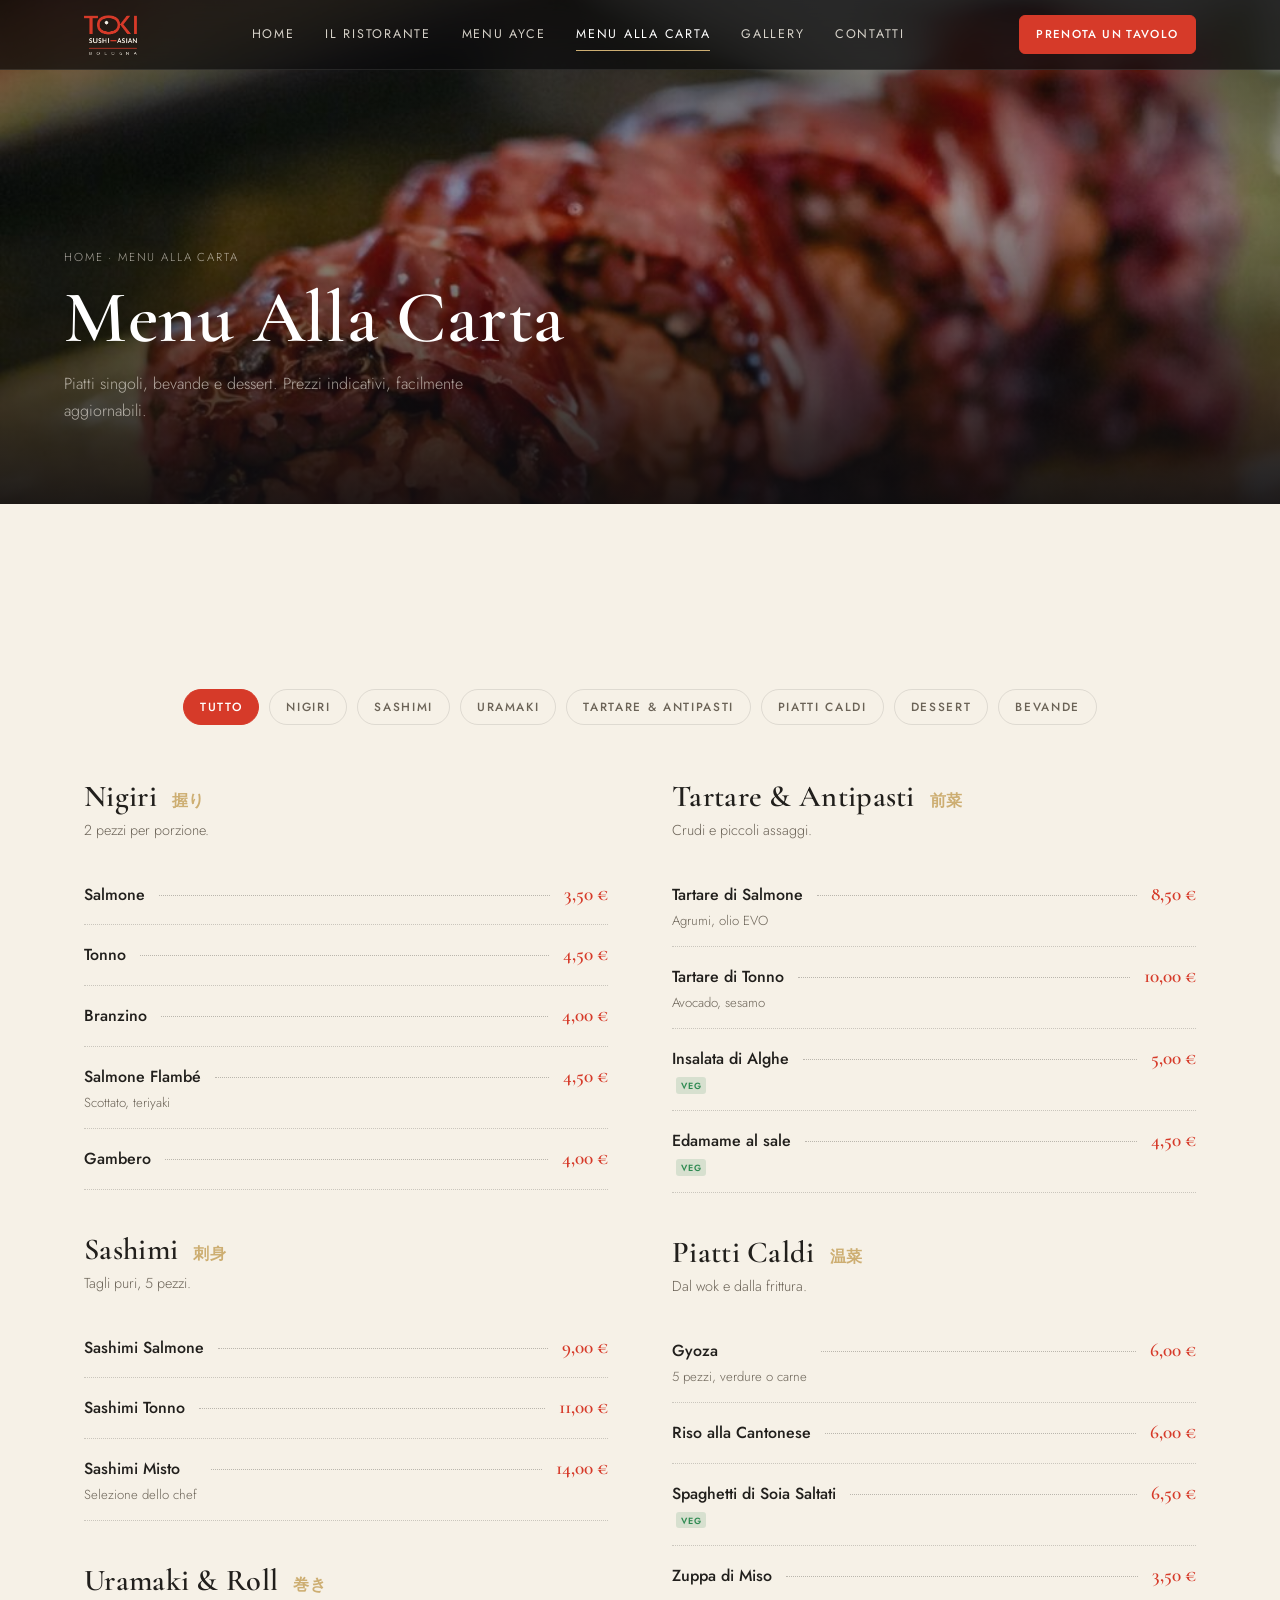
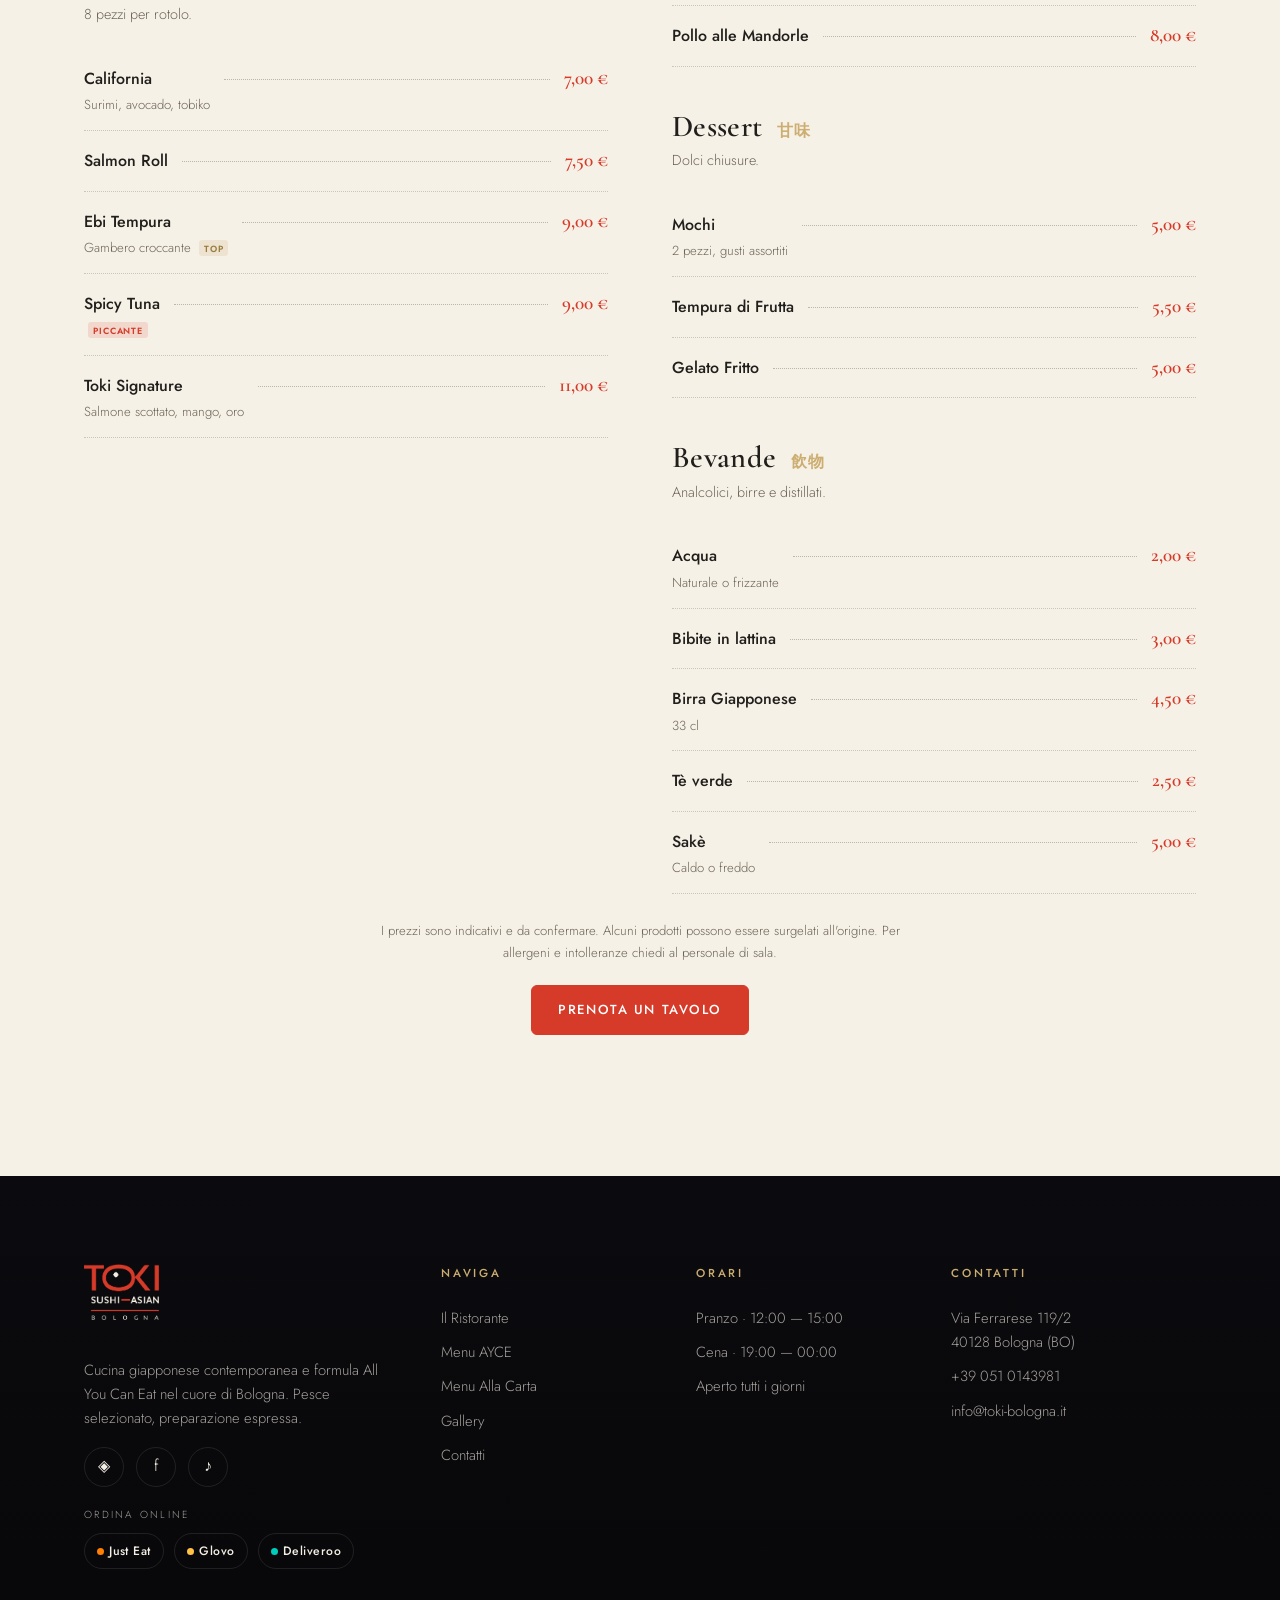
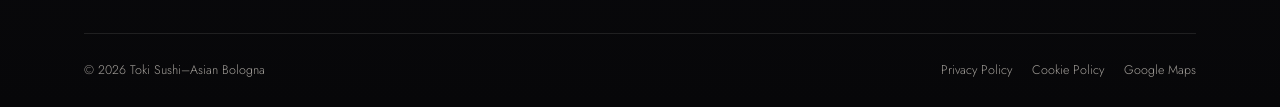
==== menu-alla-carta.html @ a5d88e75 "Initial commit Co-Authored-By: Claude Sonnet 5 <noreply@anthropic.com>" ====
<!DOCTYPE html>
<html lang="it">
<head>
<meta charset="UTF-8" />
<meta name="viewport" content="width=device-width, initial-scale=1.0" />
<title>Menu Alla Carta | Toki Sushi–Asian Bologna</title>
<meta name="description" content="Il menu alla carta di Toki a Bologna: nigiri, sashimi, uramaki, tartare, piatti caldi, dessert e bevande. Piatti singoli con prezzi." />
<meta name="theme-color" content="#0d0d10" />
<link rel="icon" href="assets/img/favicon.png" />
<link rel="preconnect" href="https://fonts.googleapis.com" />
<link rel="preconnect" href="https://fonts.gstatic.com" crossorigin />
<link href="https://fonts.googleapis.com/css2?family=Cormorant+Garamond:ital,wght@0,400;0,500;0,600;0,700;1,500;1,600&family=Jost:wght@300;400;500;600&display=swap" rel="stylesheet" />
<link rel="stylesheet" href="assets/css/style.css" />
</head>
<body>

<header class="site-header solid">
  <div class="container">
    <a class="brand" href="index.html"><img class="brand__img" src="assets/img/logo-light.png" alt="Toki Sushi-Asian Bologna" /></a>
    <nav class="nav" aria-label="Navigazione principale">
      <a href="index.html">Home</a><a href="il-ristorante.html">Il Ristorante</a><a href="menu-ayce.html">Menu AYCE</a>
      <a href="menu-alla-carta.html" aria-current="page">Menu Alla Carta</a><a href="gallery.html">Gallery</a><a href="contatti.html">Contatti</a>
    </nav>
    <div class="header-actions">
      <a class="btn btn--sm" href="contatti.html#prenota">Prenota un tavolo</a>
      <button class="hamburger" aria-label="Apri il menu" aria-expanded="false"><span></span><span></span><span></span></button>
    </div>
  </div>
</header>
<nav class="mobile-nav" aria-label="Menu mobile">
  <a href="index.html">Home</a><a href="il-ristorante.html">Il Ristorante</a><a href="menu-ayce.html">Menu AYCE</a>
  <a href="menu-alla-carta.html">Menu Alla Carta</a><a href="gallery.html">Gallery</a><a href="contatti.html">Contatti</a>
  <a class="btn" href="contatti.html#prenota">Prenota un tavolo</a>
  <div class="mobile-nav__contact">Via Ferrarese 119/2, Bologna · +39 051 0143981</div>
</nav>

<section class="page-hero">
  <div class="page-hero__media"><img src="assets/img/cat-uramaki.jpg" alt="Uramaki speciale di Toki" /></div>
  <div class="page-hero__inner">
    <div class="container">
      <p class="crumbs reveal"><a href="index.html">Home</a> · Menu Alla Carta</p>
      <h1 class="reveal" data-d="1">Menu Alla Carta</h1>
      <p class="reveal" data-d="2">Piatti singoli, bevande e dessert. Prezzi indicativi, facilmente aggiornabili.</p>
    </div>
  </div>
</section>

<section class="section">
  <div class="container">
    <div class="tabs" data-tabset data-target="#carta">
      <button class="tab active" data-filter="all">Tutto</button>
      <button class="tab" data-filter="nigiri">Nigiri</button>
      <button class="tab" data-filter="sashimi">Sashimi</button>
      <button class="tab" data-filter="uramaki">Uramaki</button>
      <button class="tab" data-filter="tartare">Tartare &amp; Antipasti</button>
      <button class="tab" data-filter="caldi">Piatti caldi</button>
      <button class="tab" data-filter="dessert">Dessert</button>
      <button class="tab" data-filter="bevande">Bevande</button>
    </div>

    <div id="carta" style="margin-top:clamp(36px,5vw,56px)">
      <div class="menu-list">
        <!-- COLONNA A -->
        <div>
          <div class="menu-block" data-cat="nigiri">
            <h3>Nigiri <span class="jp">握り</span></h3>
            <p class="sub">2 pezzi per porzione.</p>
            <div class="m-item"><span class="m-item__name"><b>Salmone</b></span><span class="m-item__dots"></span><span class="m-item__price">3,50 €</span></div>
            <div class="m-item"><span class="m-item__name"><b>Tonno</b></span><span class="m-item__dots"></span><span class="m-item__price">4,50 €</span></div>
            <div class="m-item"><span class="m-item__name"><b>Branzino</b></span><span class="m-item__dots"></span><span class="m-item__price">4,00 €</span></div>
            <div class="m-item"><span class="m-item__name"><b>Salmone Flambé</b><small>Scottato, teriyaki</small></span><span class="m-item__dots"></span><span class="m-item__price">4,50 €</span></div>
            <div class="m-item"><span class="m-item__name"><b>Gambero</b></span><span class="m-item__dots"></span><span class="m-item__price">4,00 €</span></div>
          </div>
          <div class="menu-block" data-cat="sashimi">
            <h3>Sashimi <span class="jp">刺身</span></h3>
            <p class="sub">Tagli puri, 5 pezzi.</p>
            <div class="m-item"><span class="m-item__name"><b>Sashimi Salmone</b></span><span class="m-item__dots"></span><span class="m-item__price">9,00 €</span></div>
            <div class="m-item"><span class="m-item__name"><b>Sashimi Tonno</b></span><span class="m-item__dots"></span><span class="m-item__price">11,00 €</span></div>
            <div class="m-item"><span class="m-item__name"><b>Sashimi Misto</b><small>Selezione dello chef</small></span><span class="m-item__dots"></span><span class="m-item__price">14,00 €</span></div>
          </div>
          <div class="menu-block" data-cat="uramaki">
            <h3>Uramaki &amp; Roll <span class="jp">巻き</span></h3>
            <p class="sub">8 pezzi per rotolo.</p>
            <div class="m-item"><span class="m-item__name"><b>California</b><small>Surimi, avocado, tobiko</small></span><span class="m-item__dots"></span><span class="m-item__price">7,00 €</span></div>
            <div class="m-item"><span class="m-item__name"><b>Salmon Roll</b></span><span class="m-item__dots"></span><span class="m-item__price">7,50 €</span></div>
            <div class="m-item"><span class="m-item__name"><b>Ebi Tempura</b><small>Gambero croccante <span class="tag-new">Top</span></small></span><span class="m-item__dots"></span><span class="m-item__price">9,00 €</span></div>
            <div class="m-item"><span class="m-item__name"><b>Spicy Tuna</b><small><span class="tag-spicy">Piccante</span></small></span><span class="m-item__dots"></span><span class="m-item__price">9,00 €</span></div>
            <div class="m-item"><span class="m-item__name"><b>Toki Signature</b><small>Salmone scottato, mango, oro</small></span><span class="m-item__dots"></span><span class="m-item__price">11,00 €</span></div>
          </div>
        </div>
        <!-- COLONNA B -->
        <div>
          <div class="menu-block" data-cat="tartare">
            <h3>Tartare &amp; Antipasti <span class="jp">前菜</span></h3>
            <p class="sub">Crudi e piccoli assaggi.</p>
            <div class="m-item"><span class="m-item__name"><b>Tartare di Salmone</b><small>Agrumi, olio EVO</small></span><span class="m-item__dots"></span><span class="m-item__price">8,50 €</span></div>
            <div class="m-item"><span class="m-item__name"><b>Tartare di Tonno</b><small>Avocado, sesamo</small></span><span class="m-item__dots"></span><span class="m-item__price">10,00 €</span></div>
            <div class="m-item"><span class="m-item__name"><b>Insalata di Alghe</b><small><span class="tag-veg">Veg</span></small></span><span class="m-item__dots"></span><span class="m-item__price">5,00 €</span></div>
            <div class="m-item"><span class="m-item__name"><b>Edamame al sale</b><small><span class="tag-veg">Veg</span></small></span><span class="m-item__dots"></span><span class="m-item__price">4,50 €</span></div>
          </div>
          <div class="menu-block" data-cat="caldi">
            <h3>Piatti Caldi <span class="jp">温菜</span></h3>
            <p class="sub">Dal wok e dalla frittura.</p>
            <div class="m-item"><span class="m-item__name"><b>Gyoza</b><small>5 pezzi, verdure o carne</small></span><span class="m-item__dots"></span><span class="m-item__price">6,00 €</span></div>
            <div class="m-item"><span class="m-item__name"><b>Riso alla Cantonese</b></span><span class="m-item__dots"></span><span class="m-item__price">6,00 €</span></div>
            <div class="m-item"><span class="m-item__name"><b>Spaghetti di Soia Saltati</b><small><span class="tag-veg">Veg</span></small></span><span class="m-item__dots"></span><span class="m-item__price">6,50 €</span></div>
            <div class="m-item"><span class="m-item__name"><b>Zuppa di Miso</b></span><span class="m-item__dots"></span><span class="m-item__price">3,50 €</span></div>
            <div class="m-item"><span class="m-item__name"><b>Pollo alle Mandorle</b></span><span class="m-item__dots"></span><span class="m-item__price">8,00 €</span></div>
          </div>
          <div class="menu-block" data-cat="dessert">
            <h3>Dessert <span class="jp">甘味</span></h3>
            <p class="sub">Dolci chiusure.</p>
            <div class="m-item"><span class="m-item__name"><b>Mochi</b><small>2 pezzi, gusti assortiti</small></span><span class="m-item__dots"></span><span class="m-item__price">5,00 €</span></div>
            <div class="m-item"><span class="m-item__name"><b>Tempura di Frutta</b></span><span class="m-item__dots"></span><span class="m-item__price">5,50 €</span></div>
            <div class="m-item"><span class="m-item__name"><b>Gelato Fritto</b></span><span class="m-item__dots"></span><span class="m-item__price">5,00 €</span></div>
          </div>
          <div class="menu-block" data-cat="bevande">
            <h3>Bevande <span class="jp">飲物</span></h3>
            <p class="sub">Analcolici, birre e distillati.</p>
            <div class="m-item"><span class="m-item__name"><b>Acqua</b><small>Naturale o frizzante</small></span><span class="m-item__dots"></span><span class="m-item__price">2,00 €</span></div>
            <div class="m-item"><span class="m-item__name"><b>Bibite in lattina</b></span><span class="m-item__dots"></span><span class="m-item__price">3,00 €</span></div>
            <div class="m-item"><span class="m-item__name"><b>Birra Giapponese</b><small>33 cl</small></span><span class="m-item__dots"></span><span class="m-item__price">4,50 €</span></div>
            <div class="m-item"><span class="m-item__name"><b>Tè verde</b></span><span class="m-item__dots"></span><span class="m-item__price">2,50 €</span></div>
            <div class="m-item"><span class="m-item__name"><b>Sakè</b><small>Caldo o freddo</small></span><span class="m-item__dots"></span><span class="m-item__price">5,00 €</span></div>
          </div>
        </div>
      </div>
    </div>

    <p class="ayce__note" style="color:var(--txt-muted)">I prezzi sono indicativi e da confermare. Alcuni prodotti possono essere surgelati all'origine. Per allergeni e intolleranze chiedi al personale di sala.</p>
    <div class="center" style="margin-top:20px"><a class="btn" href="contatti.html#prenota">Prenota un tavolo</a></div>
  </div>
</section>

<footer class="site-footer">
  <div class="container">
    <div class="footer-top">
      <div class="footer-brand">
        <a class="brand" href="index.html"><img class="brand__img" src="assets/img/logo-light.png" alt="Toki Sushi-Asian Bologna" /></a>
        <p>Cucina giapponese contemporanea e formula All You Can Eat nel cuore di Bologna. Pesce selezionato, preparazione espressa.</p>
        <div class="socials"><a href="https://www.instagram.com/toki_sushiasianbologna/" target="_blank" rel="noopener" aria-label="Instagram">◈</a><a href="https://www.facebook.com/tokisushiasianbologna" target="_blank" rel="noopener" aria-label="Facebook">f</a><a href="https://www.tiktok.com/@tokisushiasian" target="_blank" rel="noopener" aria-label="TikTok">♪</a></div><div class="delivery-links"><span class="delivery-links__label">Ordina online</span><a class="deliv deliv--je" href="https://www.justeat.it/restaurants-toki-sushi-asian-bologna-40128/menu" target="_blank" rel="noopener">Just Eat</a><a class="deliv deliv--gl" href="https://glovoapp.com/it/it/bologna/stores/toki-sushi-asian-bol" target="_blank" rel="noopener">Glovo</a><a class="deliv deliv--dl" href="https://deliveroo.it/it/menu/Bologna/bolognina/toki-sushi-asian-boce" target="_blank" rel="noopener">Deliveroo</a></div>
      </div>
      <div class="footer-col"><h5>Naviga</h5><a href="il-ristorante.html">Il Ristorante</a><a href="menu-ayce.html">Menu AYCE</a><a href="menu-alla-carta.html">Menu Alla Carta</a><a href="gallery.html">Gallery</a><a href="contatti.html">Contatti</a></div>
      <div class="footer-col"><h5>Orari</h5><p>Pranzo · 12:00 — 15:00</p><p>Cena · 19:00 — 00:00</p><p>Aperto tutti i giorni</p></div>
      <div class="footer-col"><h5>Contatti</h5><p>Via Ferrarese 119/2<br />40128 Bologna (BO)</p><a href="tel:+390510143981">+39 051 0143981</a><a href="mailto:info@toki-bologna.it">info@toki-bologna.it</a></div>
    </div>
    <div class="footer-bottom">
      <span>© <span data-year>2026</span> Toki Sushi–Asian Bologna</span>
      <div class="footer-legal"><a href="privacy.html">Privacy Policy</a><a href="cookie.html">Cookie Policy</a><a href="https://www.google.com/maps/search/?api=1&query=Toki+Sushi-Asian+Via+Ferrarese+119%2F2+Bologna" target="_blank" rel="noopener">Google Maps</a></div>
    </div>
  </div>
</footer>
<script src="assets/js/main.js"></script>
</body>
</html>
---- assets/css/style.css ----
/* =========================================================
   TOKI · Sushi–Asian Bologna — Stylesheet
   Design system: nero/antracite, bianco caldo, rosso vermiglio, oro tenue
   ========================================================= */

/* ---------- Design tokens ---------- */
:root{
  --ink:      #0d0d10;   /* base near-black */
  --ink-1:    #121216;   /* section dark */
  --ink-2:    #17171c;   /* panel */
  --ink-3:    #20202a;   /* raised */
  --line:     rgba(246,241,231,.12);
  --line-2:   rgba(13,13,16,.10);

  --paper:    #f6f1e7;   /* warm white */
  --paper-2:  #fffdf8;
  --cream:    #efe7d6;

  --vermillion:#d63a29;  /* rosso vermiglio */
  --vermillion-2:#b92f20;
  --gold:     #c6a668;   /* oro tenue */
  --gold-2:   #d8bd88;

  --txt-dark:   #211f1c;         /* text on paper */
  --txt-muted:  #6b6357;         /* muted on paper */
  --txt-light:  #f4efe5;         /* text on ink */
  --txt-light-2: rgba(244,239,229,.66);

  --font-display: "Cormorant Garamond", Georgia, serif;
  --font-ui: "Jost", "Helvetica Neue", Arial, sans-serif;

  --container: 1240px;
  --gutter: clamp(20px, 5vw, 64px);
  --radius: 4px;
  --shadow: 0 24px 60px -28px rgba(0,0,0,.55);
  --ease: cubic-bezier(.22,.61,.36,1);
  --header-h: 84px;
}

/* ---------- Reset ---------- */
*,*::before,*::after{box-sizing:border-box;margin:0;padding:0}
html{scroll-behavior:smooth;-webkit-text-size-adjust:100%}
@media (prefers-reduced-motion: reduce){html{scroll-behavior:auto}}
body{
  font-family:var(--font-ui);
  color:var(--txt-dark);
  background:var(--paper);
  line-height:1.65;
  font-weight:300;
  -webkit-font-smoothing:antialiased;
  overflow-x:hidden;
}
img{max-width:100%;display:block}
a{color:inherit;text-decoration:none}
button{font-family:inherit;cursor:pointer;border:none;background:none;color:inherit}
ul{list-style:none}
::selection{background:var(--vermillion);color:#fff}

/* ---------- Typography ---------- */
h1,h2,h3,h4{font-family:var(--font-display);font-weight:600;line-height:1.06;letter-spacing:.01em}
.display{
  font-family:var(--font-display);
  font-weight:600;
  font-size:clamp(2.9rem, 8vw, 6.2rem);
  line-height:.98;
  letter-spacing:.005em;
}
.h-section{font-size:clamp(2.1rem, 4.6vw, 3.6rem);line-height:1.04}
.kicker{
  font-family:var(--font-ui);
  font-weight:500;
  font-size:.72rem;
  letter-spacing:.34em;
  text-transform:uppercase;
  color:var(--vermillion);
  display:inline-flex;align-items:center;gap:.7em;
}
.kicker::before{content:"";width:26px;height:1px;background:var(--vermillion);display:inline-block}
.kicker.center::after{content:"";width:26px;height:1px;background:var(--vermillion);display:inline-block}
.kicker.center{justify-content:center}
.lead{font-size:clamp(1.05rem,1.5vw,1.22rem);color:var(--txt-muted);font-weight:300;max-width:60ch}
.on-dark{color:var(--txt-light)}
.on-dark .lead{color:var(--txt-light-2)}
.on-dark .kicker{color:var(--gold)}
.on-dark .kicker::before,.on-dark .kicker.center::after{background:var(--gold)}

/* ---------- Layout helpers ---------- */
.container{max-width:var(--container);margin-inline:auto;padding-inline:var(--gutter)}
.section{padding-block:clamp(72px, 11vw, 148px)}
.section--tight{padding-block:clamp(56px,8vw,96px)}
.bg-ink{background:var(--ink);color:var(--txt-light)}
.bg-ink-1{background:var(--ink-1);color:var(--txt-light)}
.bg-cream{background:var(--cream)}
.center{text-align:center}
.mx-auto{margin-inline:auto}
.stack>*+*{margin-top:1.1rem}

/* ---------- Buttons ---------- */
.btn{
  --bg:var(--vermillion);--fg:#fff;--bd:var(--vermillion);
  display:inline-flex;align-items:center;justify-content:center;gap:.6em;
  font-family:var(--font-ui);font-weight:500;font-size:.82rem;letter-spacing:.16em;text-transform:uppercase;
  padding:1.02em 2em;background:var(--bg);color:var(--fg);border:1px solid var(--bd);
  border-radius:var(--radius);transition:transform .35s var(--ease),background .35s var(--ease),color .35s var(--ease),border-color .35s var(--ease);
  will-change:transform;
}
.btn:hover{background:var(--vermillion-2);border-color:var(--vermillion-2);transform:translateY(-2px)}
.btn--ghost{--bg:transparent;--fg:currentColor;--bd:currentColor}
.btn--ghost:hover{--bg:var(--txt-light);background:var(--txt-light);color:var(--ink);border-color:var(--txt-light);transform:translateY(-2px)}
.btn--gold{--bg:transparent;--fg:var(--gold);--bd:var(--gold)}
.btn--gold:hover{background:var(--gold);color:var(--ink);border-color:var(--gold)}
.btn--sm{padding:.8em 1.4em;font-size:.72rem}
.btn--block{width:100%}
.btn-row{display:flex;flex-wrap:wrap;gap:14px}
.textlink{display:inline-flex;align-items:center;gap:.5em;font-size:.8rem;letter-spacing:.18em;text-transform:uppercase;font-weight:500;color:var(--vermillion);border-bottom:1px solid transparent;padding-bottom:2px;transition:border-color .3s}
.textlink:hover{border-color:var(--vermillion)}
.on-dark .textlink{color:var(--gold)}
.on-dark .textlink:hover{border-color:var(--gold)}
.arrow{transition:transform .3s var(--ease)}
.textlink:hover .arrow,.btn:hover .arrow{transform:translateX(4px)}

/* =========================================================
   HEADER
   ========================================================= */
.site-header{
  position:fixed;top:0;left:0;right:0;z-index:60;
  height:var(--header-h);
  display:flex;align-items:center;
  transition:background .4s var(--ease),height .4s var(--ease),box-shadow .4s var(--ease),border-color .4s var(--ease);
  border-bottom:1px solid transparent;
}
.site-header .container{display:flex;align-items:center;justify-content:space-between;gap:24px;width:100%}
.site-header.scrolled,.site-header.solid{
  height:70px;background:rgba(13,13,16,.9);backdrop-filter:blur(14px);
  border-bottom:1px solid var(--line);
}
/* brand */
.brand{display:flex;align-items:center;gap:.62rem;line-height:1;color:var(--txt-light);z-index:2}
.brand__mark{
  font-family:var(--font-display);font-weight:700;font-size:1.7rem;letter-spacing:.04em;
  color:var(--vermillion);position:relative;
}
.brand__mark .dot{color:var(--vermillion)}
.brand__sub{display:flex;flex-direction:column;gap:.18em}
.brand__sub b{font-family:var(--font-ui);font-weight:500;font-size:.62rem;letter-spacing:.34em;color:var(--txt-light);text-transform:uppercase}
.brand__sub span{font-family:var(--font-ui);font-weight:400;font-size:.52rem;letter-spacing:.42em;color:var(--txt-light-2);text-transform:uppercase}

/* nav */
.nav{display:flex;align-items:center;gap:clamp(18px,2.4vw,38px)}
.nav a{
  color:var(--txt-light);font-size:.78rem;letter-spacing:.14em;text-transform:uppercase;font-weight:400;
  position:relative;padding:6px 0;opacity:.86;transition:opacity .3s,color .3s;
}
.nav a::after{content:"";position:absolute;left:0;bottom:0;width:0;height:1px;background:var(--gold);transition:width .35s var(--ease)}
.nav a:hover,.nav a[aria-current="page"]{opacity:1;color:#fff}
.nav a:hover::after,.nav a[aria-current="page"]::after{width:100%}
.header-actions{display:flex;align-items:center;gap:16px}

.hamburger{display:none;width:44px;height:44px;flex-direction:column;justify-content:center;gap:6px;z-index:70}
.hamburger span{display:block;height:2px;width:26px;background:var(--txt-light);margin-inline:auto;transition:transform .35s var(--ease),opacity .3s}
body.menu-open .hamburger span:nth-child(1){transform:translateY(8px) rotate(45deg)}
body.menu-open .hamburger span:nth-child(2){opacity:0}
body.menu-open .hamburger span:nth-child(3){transform:translateY(-8px) rotate(-45deg)}

/* mobile drawer */
.mobile-nav{
  position:fixed;inset:0;z-index:65;background:var(--ink);
  display:flex;flex-direction:column;justify-content:center;align-items:center;gap:6px;
  transform:translateY(-100%);transition:transform .55s var(--ease);
  padding:100px var(--gutter) 40px;
}
body.menu-open .mobile-nav{transform:translateY(0)}
.mobile-nav a:not(.btn){
  font-family:var(--font-display);font-size:2rem;color:var(--txt-light);font-weight:500;
  padding:.28em 0;opacity:0;transform:translateY(14px);transition:opacity .5s,transform .5s;
}
.mobile-nav a.btn{opacity:0;transform:translateY(14px)}
body.menu-open .mobile-nav a{opacity:1;transform:none}
body.menu-open .mobile-nav a:nth-child(1){transition-delay:.12s}
body.menu-open .mobile-nav a:nth-child(2){transition-delay:.17s}
body.menu-open .mobile-nav a:nth-child(3){transition-delay:.22s}
body.menu-open .mobile-nav a:nth-child(4){transition-delay:.27s}
body.menu-open .mobile-nav a:nth-child(5){transition-delay:.32s}
body.menu-open .mobile-nav a:nth-child(6){transition-delay:.37s}
.mobile-nav .btn{margin-top:26px;opacity:0;transform:translateY(14px);transition:opacity .5s .42s,transform .5s .42s}
body.menu-open .mobile-nav .btn{opacity:1;transform:none}
.mobile-nav__contact{margin-top:30px;color:var(--txt-light-2);font-size:.82rem;letter-spacing:.1em;text-align:center;opacity:0;transition:opacity .5s .5s}
body.menu-open .mobile-nav__contact{opacity:1}

/* =========================================================
   HERO
   ========================================================= */
.hero{position:relative;min-height:100svh;display:flex;align-items:flex-end;color:var(--txt-light);overflow:hidden}
.hero__media{position:absolute;inset:0;z-index:0}
.hero__media img{width:100%;height:100%;object-fit:cover;object-position:center 42%;transform:scale(1.06);animation:heroZoom 14s var(--ease) forwards}
@keyframes heroZoom{to{transform:scale(1)}}
.hero__media::after{
  content:"";position:absolute;inset:0;
  background:
    linear-gradient(180deg, rgba(13,13,16,.6) 0%, rgba(13,13,16,.15) 34%, rgba(13,13,16,.55) 74%, rgba(13,13,16,.94) 100%),
    radial-gradient(120% 80% at 20% 90%, rgba(13,13,16,.6), transparent 60%);
}
.hero__inner{position:relative;z-index:2;width:100%;padding-block:clamp(40px,9vh,120px)}
.hero__kanji{
  position:absolute;right:-2%;top:14%;z-index:1;font-family:var(--font-display);
  font-size:min(46vh,520px);line-height:1;color:rgba(246,241,231,.05);pointer-events:none;user-select:none;
}
.hero h1{margin:.22em 0 .28em;max-width:16ch}
.hero__sub{max-width:52ch;color:var(--txt-light-2);font-size:clamp(1.02rem,1.5vw,1.22rem);font-weight:300}
.hero .btn-row{margin-top:2.1rem}
.hero__facts{
  display:flex;flex-wrap:wrap;gap:clamp(20px,4vw,56px);margin-top:2.8rem;
  padding-top:1.6rem;border-top:1px solid var(--line);
}
.fact{min-width:120px}
.fact b{display:block;font-family:var(--font-display);font-size:1.28rem;color:#fff;font-weight:600}
.fact span{font-size:.72rem;letter-spacing:.22em;text-transform:uppercase;color:var(--txt-light-2)}
.scroll-cue{
  position:absolute;left:50%;bottom:26px;transform:translateX(-50%);z-index:3;
  font-size:.62rem;letter-spacing:.3em;text-transform:uppercase;color:var(--txt-light-2);
  display:flex;flex-direction:column;align-items:center;gap:10px;
}
.scroll-cue::after{content:"";width:1px;height:44px;background:linear-gradient(var(--gold),transparent);animation:cue 2s infinite}
@keyframes cue{0%{opacity:.2;transform:scaleY(.4);transform-origin:top}50%{opacity:1}100%{opacity:.2;transform:scaleY(1);transform-origin:top}}

/* =========================================================
   REVEAL animation
   ========================================================= */
.reveal{opacity:0;transform:translateY(28px);transition:opacity .9s var(--ease),transform .9s var(--ease)}
.reveal.in{opacity:1;transform:none}
.reveal[data-d="1"]{transition-delay:.1s}
.reveal[data-d="2"]{transition-delay:.2s}
.reveal[data-d="3"]{transition-delay:.3s}
.reveal[data-d="4"]{transition-delay:.4s}
@media (prefers-reduced-motion: reduce){.reveal{opacity:1;transform:none;transition:none}.hero__media img{animation:none;transform:none}}

/* =========================================================
   CONCEPT / SPLIT
   ========================================================= */
.split{display:grid;grid-template-columns:1fr 1fr;gap:clamp(32px,6vw,88px);align-items:center}
.split--reverse .split__media{order:2}
.split__media{position:relative}
.split__media img{width:100%;height:100%;object-fit:cover;border-radius:var(--radius)}
.media-frame{position:relative;border-radius:var(--radius);overflow:hidden;box-shadow:var(--shadow)}
.media-frame--tall{aspect-ratio:4/5}
.media-frame--stack{display:grid;gap:18px}
.media-badge{
  position:absolute;z-index:2;background:var(--paper);color:var(--txt-dark);
  padding:18px 22px;border-radius:var(--radius);box-shadow:var(--shadow);
  right:-14px;bottom:-14px;max-width:210px;
}
.media-badge b{font-family:var(--font-display);font-size:1.9rem;color:var(--vermillion);display:block;line-height:1}
.media-badge span{font-size:.68rem;letter-spacing:.16em;text-transform:uppercase;color:var(--txt-muted)}

.values{display:grid;grid-template-columns:repeat(3,1fr);gap:clamp(20px,3vw,40px);margin-top:clamp(40px,6vw,72px)}
.value{padding-top:22px;border-top:1px solid var(--line-2)}
.on-dark .value{border-color:var(--line)}
.value__num{font-family:var(--font-display);font-size:1rem;color:var(--gold);letter-spacing:.1em}
.value h4{font-size:1.5rem;margin:.35em 0 .5em}
.value p{color:var(--txt-muted);font-size:.98rem}
.on-dark .value p{color:var(--txt-light-2)}

/* =========================================================
   AYCE formula
   ========================================================= */
.ayce{position:relative;overflow:hidden}
.ayce__grid{display:grid;grid-template-columns:repeat(2,1fr);gap:26px;margin-top:clamp(36px,5vw,56px)}
.formula-card{
  position:relative;background:var(--ink-2);border:1px solid var(--line);border-radius:var(--radius);
  padding:clamp(28px,4vw,44px);display:flex;flex-direction:column;gap:18px;overflow:hidden;
  transition:transform .5s var(--ease),border-color .5s var(--ease);
}
.formula-card:hover{transform:translateY(-6px);border-color:var(--gold)}
.formula-card__tag{font-size:.7rem;letter-spacing:.24em;text-transform:uppercase;color:var(--gold)}
.formula-card h3{font-size:2.2rem;color:#fff}
.formula-card__price{display:flex;align-items:baseline;gap:.35em;font-family:var(--font-display);color:#fff}
.formula-card__price b{font-size:3rem;line-height:1;font-weight:600}
.formula-card__price span{font-size:.8rem;letter-spacing:.16em;text-transform:uppercase;color:var(--txt-light-2);font-family:var(--font-ui)}
.formula-card__meta{display:flex;flex-direction:column;gap:8px;font-size:.92rem;color:var(--txt-light-2);border-top:1px solid var(--line);padding-top:16px}
.formula-card__meta div{display:flex;justify-content:space-between;gap:12px}
.formula-card__meta b{color:var(--txt-light);font-weight:500}
.ayce__note{margin-top:26px;font-size:.82rem;color:var(--txt-light-2);text-align:center;max-width:70ch;margin-inline:auto;line-height:1.7}

/* =========================================================
   MENU highlight grid + tabs
   ========================================================= */
.tabs{display:flex;flex-wrap:wrap;gap:10px;justify-content:center;margin-top:clamp(28px,4vw,44px)}
.tab{
  font-size:.74rem;letter-spacing:.14em;text-transform:uppercase;font-weight:500;
  padding:.72em 1.35em;border:1px solid var(--line-2);border-radius:100px;color:var(--txt-muted);
  transition:all .3s var(--ease);background:transparent;
}
.on-dark .tab{border-color:var(--line);color:var(--txt-light-2)}
.tab:hover{border-color:var(--vermillion);color:var(--vermillion)}
.tab.active{background:var(--vermillion);border-color:var(--vermillion);color:#fff}

.menu-grid{
  display:grid;grid-template-columns:repeat(3,1fr);gap:clamp(16px,2vw,28px);
  margin-top:clamp(32px,4vw,52px);
}
.dish{
  position:relative;border-radius:var(--radius);overflow:hidden;background:var(--ink-2);
  transition:opacity .5s var(--ease),transform .5s var(--ease);
}
.dish.is-hidden{display:none}
.is-hidden{display:none !important}
.dish__img{aspect-ratio:4/5;overflow:hidden}
.dish__img img{width:100%;height:100%;object-fit:cover;transition:transform .9s var(--ease)}
.dish:hover .dish__img img{transform:scale(1.07)}
.dish__body{
  position:absolute;inset:auto 0 0 0;padding:22px 22px 20px;color:#fff;
  background:linear-gradient(transparent,rgba(10,10,12,.85) 55%);
}
.dish__cat{font-size:.64rem;letter-spacing:.24em;text-transform:uppercase;color:var(--gold)}
.dish__body h4{font-size:1.4rem;margin:.2em 0 .25em;line-height:1.05}
.dish__body p{font-size:.86rem;color:var(--txt-light-2);line-height:1.5}
.dish__price{position:absolute;top:16px;right:16px;background:rgba(13,13,16,.72);backdrop-filter:blur(4px);
  color:#fff;font-family:var(--font-display);font-size:1.1rem;padding:.15em .6em;border-radius:100px}

/* =========================================================
   EXPERIENCE
   ========================================================= */
.exp-grid{display:grid;grid-template-columns:1.4fr 1fr;grid-template-rows:auto auto;gap:18px;margin-top:clamp(36px,5vw,56px)}
.exp-grid figure{position:relative;overflow:hidden;border-radius:var(--radius)}
.exp-grid img{width:100%;height:100%;object-fit:cover;transition:transform 1s var(--ease)}
.exp-grid figure:hover img{transform:scale(1.06)}
.exp-grid .exp-a{grid-row:span 2;min-height:340px}
.exp-grid figcaption{
  position:absolute;left:0;bottom:0;padding:20px 22px;color:#fff;z-index:2;
  background:linear-gradient(transparent,rgba(10,10,12,.8));width:100%;
}
.exp-grid figcaption b{font-family:var(--font-display);font-size:1.35rem;display:block}
.exp-grid figcaption span{font-size:.75rem;color:var(--txt-light-2);letter-spacing:.06em}

/* quotes */
.quotes{display:grid;grid-template-columns:repeat(3,1fr);gap:24px;margin-top:clamp(40px,5vw,64px)}
.quote{border:1px solid var(--line);border-radius:var(--radius);padding:30px 28px;background:var(--ink-2)}
.quote__stars{color:var(--gold);letter-spacing:.2em;font-size:.9rem;margin-bottom:14px}
.quote p{font-family:var(--font-display);font-size:1.28rem;line-height:1.35;color:var(--txt-light);font-style:italic}
.quote cite{display:block;margin-top:16px;font-style:normal;font-size:.76rem;letter-spacing:.16em;text-transform:uppercase;color:var(--txt-light-2)}

/* =========================================================
   GALLERY mosaic
   ========================================================= */
.mosaic{display:grid;grid-template-columns:repeat(4,1fr);grid-auto-rows:220px;gap:14px}
.mosaic a{position:relative;overflow:hidden;border-radius:var(--radius);cursor:pointer}
.mosaic img{width:100%;height:100%;object-fit:cover;transition:transform .9s var(--ease)}
.mosaic a:hover img{transform:scale(1.08)}
.mosaic a::after{content:"+";position:absolute;inset:0;display:flex;align-items:center;justify-content:center;
  font-family:var(--font-display);font-size:2rem;color:#fff;background:rgba(13,13,16,.35);opacity:0;transition:opacity .4s}
.mosaic a:hover::after{opacity:1}
.mosaic .wide{grid-column:span 2}
.mosaic .tall{grid-row:span 2}

/* lightbox */
.lightbox{position:fixed;inset:0;z-index:120;background:rgba(8,8,10,.94);display:flex;align-items:center;justify-content:center;
  opacity:0;visibility:hidden;transition:opacity .4s}
.lightbox.open{opacity:1;visibility:visible}
.lightbox img{max-width:90vw;max-height:86vh;border-radius:var(--radius);box-shadow:var(--shadow)}
.lightbox__close,.lightbox__nav{position:absolute;color:#fff;font-size:2rem;width:56px;height:56px;display:flex;align-items:center;justify-content:center;border-radius:50%;transition:background .3s}
.lightbox__close:hover,.lightbox__nav:hover{background:rgba(255,255,255,.12)}
.lightbox__close{top:20px;right:24px}
.lightbox__nav.prev{left:16px;top:50%;transform:translateY(-50%)}
.lightbox__nav.next{right:16px;top:50%;transform:translateY(-50%)}

/* =========================================================
   BOOKING
   ========================================================= */
.booking{position:relative;overflow:hidden}
.booking__bg{position:absolute;inset:0;z-index:0}
.booking__bg img{width:100%;height:100%;object-fit:cover}
.booking__bg::after{content:"";position:absolute;inset:0;background:linear-gradient(90deg,rgba(13,13,16,.96),rgba(13,13,16,.72))}
.booking__grid{position:relative;z-index:2;display:grid;grid-template-columns:1fr 1.05fr;gap:clamp(32px,6vw,80px);align-items:center}
.booking__info .lead{margin-bottom:26px}
.info-list{display:flex;flex-direction:column;gap:18px;margin-top:10px}
.info-list li{display:flex;gap:16px;align-items:flex-start}
.info-list .ic{flex:0 0 42px;height:42px;border:1px solid var(--line);border-radius:50%;display:flex;align-items:center;justify-content:center;color:var(--gold)}
.info-list b{display:block;color:#fff;font-weight:500;font-size:.98rem}
.info-list span{color:var(--txt-light-2);font-size:.9rem}
.info-list a:hover{color:var(--gold)}

.form-card{background:var(--paper);color:var(--txt-dark);border-radius:var(--radius);padding:clamp(26px,3.5vw,42px);box-shadow:var(--shadow)}
.form-card h3{font-size:1.8rem;margin-bottom:6px}
.form-card p.hint{color:var(--txt-muted);font-size:.88rem;margin-bottom:22px}
.form-grid{display:grid;grid-template-columns:1fr 1fr;gap:16px}
.field{display:flex;flex-direction:column;gap:6px}
.field.full{grid-column:1/-1}
.field label{font-size:.68rem;letter-spacing:.16em;text-transform:uppercase;color:var(--txt-muted);font-weight:500}
.field input,.field select,.field textarea{
  font-family:var(--font-ui);font-size:.96rem;font-weight:300;color:var(--txt-dark);
  padding:.8em .9em;border:1px solid rgba(33,31,28,.18);border-radius:var(--radius);background:var(--paper-2);
  transition:border-color .3s,box-shadow .3s;width:100%;
}
.field input:focus,.field select:focus,.field textarea:focus{outline:none;border-color:var(--vermillion);box-shadow:0 0 0 3px rgba(214,58,41,.12)}
.field textarea{resize:vertical;min-height:84px}
.form-card .btn{margin-top:6px}
.form-note{font-size:.74rem;color:var(--txt-muted);margin-top:12px;text-align:center}
.wa-row{display:flex;align-items:center;gap:12px;margin-top:18px;padding-top:18px;border-top:1px solid rgba(33,31,28,.12)}
.wa-btn{--bg:#25623b;--bd:#25623b;background:#1f7a43;border-color:#1f7a43}
.wa-btn:hover{background:#186235;border-color:#186235}
.form-success{display:none;text-align:center;padding:20px 0}
.form-success.show{display:block}
.form-success .ok{width:64px;height:64px;border-radius:50%;background:rgba(31,122,67,.12);color:#1f7a43;display:flex;align-items:center;justify-content:center;margin:0 auto 16px;font-size:1.7rem}

/* =========================================================
   FOOTER
   ========================================================= */
.site-footer{background:var(--ink);color:var(--txt-light);padding-block:clamp(56px,8vw,88px) 0}
.footer-top{display:grid;grid-template-columns:1.5fr 1fr 1fr 1.2fr;gap:clamp(28px,4vw,52px)}
.footer-brand .brand{margin-bottom:18px}
.footer-brand p{color:var(--txt-light-2);font-size:.92rem;max-width:34ch}
.footer-col h5{font-family:var(--font-ui);font-size:.72rem;letter-spacing:.24em;text-transform:uppercase;color:var(--gold);margin-bottom:18px;font-weight:500}
.footer-col a,.footer-col p{display:block;color:var(--txt-light-2);font-size:.92rem;padding:5px 0;transition:color .3s}
.footer-col a:hover{color:#fff}
.socials{display:flex;gap:12px;margin-top:16px}
.socials a{width:40px;height:40px;border:1px solid var(--line);border-radius:50%;display:flex;align-items:center;justify-content:center;color:var(--txt-light);transition:all .3s}
.socials a:hover{background:var(--vermillion);border-color:var(--vermillion);transform:translateY(-3px)}
.map-embed{border-radius:var(--radius);overflow:hidden;border:1px solid var(--line);margin-top:12px}
.map-embed iframe{width:100%;height:150px;display:block;filter:grayscale(1) invert(.9) contrast(.9)}
.footer-bottom{display:flex;flex-wrap:wrap;justify-content:space-between;gap:14px;align-items:center;
  margin-top:clamp(40px,5vw,64px);padding:26px 0;border-top:1px solid var(--line);font-size:.78rem;color:var(--txt-light-2)}
.footer-bottom a:hover{color:#fff}
.footer-legal{display:flex;gap:20px;flex-wrap:wrap}

/* =========================================================
   PAGE HERO (interne)
   ========================================================= */
.page-hero{position:relative;min-height:56vh;display:flex;align-items:flex-end;color:#fff;overflow:hidden;padding-top:var(--header-h)}
.page-hero__media{position:absolute;inset:0;z-index:0}
.page-hero__media img{width:100%;height:100%;object-fit:cover;object-position:center 40%}
.page-hero__media::after{content:"";position:absolute;inset:0;background:linear-gradient(180deg,rgba(13,13,16,.55),rgba(13,13,16,.4) 40%,rgba(13,13,16,.92))}
.page-hero__inner{position:relative;z-index:2;padding-block:clamp(40px,7vw,80px)}
.page-hero h1{font-size:clamp(2.6rem,6vw,4.6rem);margin:.15em 0 .2em}
.page-hero p{color:var(--txt-light-2);max-width:54ch}
.crumbs{font-size:.72rem;letter-spacing:.16em;text-transform:uppercase;color:var(--txt-light-2)}
.crumbs a:hover{color:var(--gold)}

/* menu list (alla carta / ayce detail) */
.menu-list{display:grid;grid-template-columns:1fr 1fr;gap:clamp(28px,5vw,64px)}
.menu-block h3{font-size:1.9rem;color:var(--txt-dark);display:flex;align-items:baseline;gap:.5em;margin-bottom:6px}
.on-dark .menu-block h3{color:#fff}
.menu-block .jp{font-family:var(--font-display);font-size:1rem;color:var(--gold)}
.menu-block>p.sub{color:var(--txt-muted);font-size:.9rem;margin-bottom:22px}
.menu-block+.menu-block{margin-top:44px}
.m-item{display:flex;gap:14px;align-items:baseline;padding:14px 0;border-bottom:1px dotted rgba(33,31,28,.2)}
.on-dark .m-item{border-color:var(--line)}
.m-item__name{font-weight:400;color:var(--txt-dark)}
.on-dark .m-item__name{color:var(--txt-light)}
.m-item__name b{font-weight:500}
.m-item__name small{display:block;color:var(--txt-muted);font-size:.82rem;font-weight:300;margin-top:2px}
.on-dark .m-item__name small{color:var(--txt-light-2)}
.m-item__dots{flex:1;border-bottom:1px dotted rgba(33,31,28,.28);transform:translateY(-4px)}
.m-item__price{font-family:var(--font-display);font-size:1.2rem;color:var(--vermillion);font-weight:600;white-space:nowrap}
.tag-veg,.tag-spicy,.tag-new{font-size:.56rem;letter-spacing:.1em;text-transform:uppercase;padding:.2em .5em;border-radius:3px;vertical-align:middle;margin-left:.5em;font-weight:600}
.tag-veg{background:rgba(31,122,67,.14);color:#2f8a52}
.tag-spicy{background:rgba(214,58,41,.14);color:var(--vermillion)}
.tag-new{background:rgba(198,166,104,.18);color:#9a7c3e}

/* info cards (contatti/ristorante) */
.info-cards{display:grid;grid-template-columns:repeat(3,1fr);gap:22px;margin-top:clamp(32px,4vw,48px)}
.info-card{border:1px solid var(--line-2);border-radius:var(--radius);padding:30px 28px;background:var(--paper-2)}
.info-card .ic{width:46px;height:46px;border-radius:50%;background:rgba(214,58,41,.1);color:var(--vermillion);display:flex;align-items:center;justify-content:center;margin-bottom:16px}
.info-card h4{font-size:1.35rem;margin-bottom:6px}
.info-card p{color:var(--txt-muted);font-size:.92rem}
.info-card a{color:var(--vermillion)}

.hours-table{width:100%;border-collapse:collapse;margin-top:8px}
.hours-table td{padding:11px 0;border-bottom:1px solid var(--line-2);font-size:.94rem}
.hours-table td:last-child{text-align:right;color:var(--txt-muted)}
.hours-table tr.today td{color:var(--vermillion);font-weight:500}

/* strip */
.strip{display:flex;flex-wrap:wrap;gap:16px 40px;justify-content:center;align-items:center;color:var(--txt-light-2);font-size:.8rem;letter-spacing:.18em;text-transform:uppercase}
.strip span{display:inline-flex;align-items:center;gap:.6em}
.strip .dot{width:5px;height:5px;border-radius:50%;background:var(--gold)}

/* =========================================================
   RESPONSIVE
   ========================================================= */
@media (max-width: 1024px){
  .nav{display:none}
  .hamburger{display:flex}
  .header-actions .btn{display:none}
  .footer-top{grid-template-columns:1fr 1fr}
  .mosaic{grid-auto-rows:180px}
}
@media (max-width: 820px){
  .split{grid-template-columns:1fr;gap:32px}
  .split--reverse .split__media{order:0}
  .values{grid-template-columns:1fr}
  .value{padding-top:16px}
  .ayce__grid{grid-template-columns:1fr}
  .menu-grid{grid-template-columns:repeat(2,1fr)}
  .exp-grid{grid-template-columns:1fr}
  .exp-grid .exp-a{grid-row:auto;min-height:260px}
  .quotes{grid-template-columns:1fr}
  .booking__grid{grid-template-columns:1fr}
  .menu-list{grid-template-columns:1fr;gap:8px}
  .info-cards{grid-template-columns:1fr}
  .mosaic{grid-template-columns:repeat(2,1fr);grid-auto-rows:160px}
  .mosaic .wide{grid-column:span 2}
  .mosaic .tall{grid-row:span 1}
}
@media (max-width: 520px){
  :root{--header-h:70px}
  .form-grid{grid-template-columns:1fr}
  .menu-grid{grid-template-columns:1fr}
  .hero__facts{gap:16px}
  .fact{min-width:calc(50% - 16px)}
  .brand__sub{display:none}
  .btn{padding:.95em 1.5em}
  .footer-top{grid-template-columns:1fr}
  .mosaic{grid-template-columns:1fr;grid-auto-rows:220px}
  .mosaic .wide{grid-column:span 1}
}

/* =========================================================
   v2 — LOGO, DELIVERY, MAPPA STILIZZATA & MODERN DARK
   ========================================================= */

/* Logo immagine */
.brand__img{height:46px;width:auto;display:block}
.site-header.scrolled .brand__img,.site-header.solid .brand__img{height:40px;transition:height .4s var(--ease)}
.footer-brand .brand__img{height:56px;margin-bottom:20px}
@media (max-width:520px){.brand__img{height:38px}}

/* Palette modernizzata: nero più profondo e freddo, con micro-contrasto */
:root{
  --ink:      #0a0a0c;
  --ink-1:    #0e0e12;
  --ink-2:    #15151b;
  --ink-3:    #1d1d25;
  --line:     rgba(246,241,231,.10);
  --gold:     #cdae72;
  --gold-2:   #e0c893;
  --radius:   8px;
}

/* Sfondi scuri con gradienti sottili = look più contemporaneo */
.bg-ink{background:radial-gradient(130% 120% at 82% -10%, #191922 0%, #0c0c10 52%, #08080a 100%)}
.bg-ink-1{background:linear-gradient(180deg,#121218 0%,#0b0b0f 100%)}
.site-footer{background:linear-gradient(180deg,#0b0b0f,#070709)}
.bg-cream{background:linear-gradient(180deg,#efe7d6,#f4ecdd)}

/* hairline superiore sulle sezioni scure */
.bg-ink,.bg-ink-1{position:relative}
.bg-ink::before,.bg-ink-1::before{content:"";position:absolute;top:0;left:0;right:0;height:1px;
  background:linear-gradient(90deg,transparent,rgba(205,174,114,.35),transparent)}

/* Bottoni più moderni: tracking ridotto, hover luminoso */
.btn{letter-spacing:.12em;border-radius:6px}
.btn--gold:hover{box-shadow:0 10px 30px -12px rgba(205,174,114,.5)}
.btn:not(.btn--ghost):not(.btn--gold):hover{box-shadow:0 12px 30px -12px rgba(214,58,41,.6)}

/* Header vetro più pulito */
.site-header.scrolled,.site-header.solid{background:rgba(10,10,12,.72);backdrop-filter:blur(18px) saturate(1.2)}

/* Card AYCE & dish: bordo che si illumina, superficie a gradiente */
.formula-card{background:linear-gradient(165deg,rgba(255,255,255,.035),rgba(255,255,255,.01));backdrop-filter:blur(2px)}
.formula-card:hover{box-shadow:0 30px 60px -30px rgba(0,0,0,.7)}
.quote{background:linear-gradient(165deg,rgba(255,255,255,.04),rgba(255,255,255,.012))}
.dish{box-shadow:0 20px 40px -30px rgba(0,0,0,.8)}

/* Kicker: pallino invece della sola linea per un tocco moderno */
.kicker{gap:.8em}

/* Delivery links (footer) */
.delivery-links{display:flex;align-items:center;flex-wrap:wrap;gap:10px;margin-top:20px}
.delivery-links__label{font-size:.64rem;letter-spacing:.22em;text-transform:uppercase;color:var(--txt-light-2);width:100%}
.deliv{display:inline-flex;align-items:center;gap:.4em;font-size:.76rem;font-weight:500;letter-spacing:.04em;
  padding:.55em 1em;border-radius:100px;border:1px solid var(--line);color:var(--txt-light);transition:all .3s var(--ease)}
.deliv::before{content:"";width:7px;height:7px;border-radius:50%}
.deliv--je::before{background:#ff8000}
.deliv--gl::before{background:#ffc244}
.deliv:hover{transform:translateY(-2px);border-color:var(--gold);background:rgba(205,174,114,.08)}

/* Delivery band (contatti) */
.deliv-band{display:flex;flex-wrap:wrap;gap:14px;align-items:center;margin-top:22px;padding-top:20px;border-top:1px solid var(--line)}
.deliv-band .btn--je{--bg:#ff8000;--bd:#ff8000;background:#ff8000;border-color:#ff8000;color:#1a1206}
.deliv-band .btn--je:hover{background:#e97400;border-color:#e97400}
.deliv-band .btn--gl{--bg:#ffc244;--bd:#ffc244;background:#ffc244;border-color:#ffc244;color:#22190a}
.deliv-band .btn--gl:hover{background:#f0b230;border-color:#f0b230}

/* Mappa stilizzata (contatti) — niente embed, card di design */
.map-card{position:relative;overflow:hidden;border-radius:var(--radius);min-height:340px;display:flex;align-items:center;
  background:linear-gradient(135deg,#101016,#0b0b0f);border:1px solid var(--line);box-shadow:var(--shadow)}
.map-card__grid{position:absolute;inset:0;opacity:.5;
  background-image:
    linear-gradient(rgba(205,174,114,.10) 1px,transparent 1px),
    linear-gradient(90deg,rgba(205,174,114,.10) 1px,transparent 1px);
  background-size:46px 46px;
  -webkit-mask-image:radial-gradient(80% 80% at 30% 50%,#000,transparent 78%);
          mask-image:radial-gradient(80% 80% at 30% 50%,#000,transparent 78%)}
.map-card__road{position:absolute;inset:0;pointer-events:none}
.map-card__road span{position:absolute;background:linear-gradient(90deg,transparent,rgba(205,174,114,.35),transparent);height:2px}
.map-card__pin{position:absolute;left:30%;top:50%;transform:translate(-50%,-50%);z-index:2}
.map-card__pin .dotpin{width:18px;height:18px;border-radius:50%;background:var(--vermillion);box-shadow:0 0 0 6px rgba(214,58,41,.25),0 0 0 14px rgba(214,58,41,.12);position:relative}
.map-card__pin .dotpin::after{content:"";position:absolute;inset:0;border-radius:50%;background:var(--vermillion);animation:pinPulse 2.4s infinite}
@keyframes pinPulse{0%{box-shadow:0 0 0 0 rgba(214,58,41,.5)}100%{box-shadow:0 0 0 26px rgba(214,58,41,0)}}
.map-card__body{position:relative;z-index:3;margin-left:auto;max-width:420px;width:100%;padding:clamp(28px,4vw,46px);color:var(--txt-light);
  background:linear-gradient(90deg,transparent,rgba(8,8,10,.75) 22%);}
.map-card__body h3{font-size:1.9rem;color:#fff;margin:.2em 0 .3em}
.map-card__body p{color:var(--txt-light-2);font-size:.96rem;margin-bottom:6px}
.map-card__body .btn{margin-top:20px}
@media (max-width:640px){
  .map-card__body{margin-left:0;background:linear-gradient(180deg,rgba(8,8,10,.4),rgba(8,8,10,.82))}
  .map-card__grid,.map-card__pin{opacity:.32}
}

/* Deliveroo (v3) */
.deliv--dl::before{background:#00ccbc}
.deliv-band .btn--dl{--bg:#00ccbc;--bd:#00ccbc;background:#00ccbc;border-color:#00ccbc;color:#06201d}
.deliv-band .btn--dl:hover{background:#00b3a6;border-color:#00b3a6}

/* =========================================================
   v4 — Tabella orari in home + mappa a piena altezza
   ========================================================= */

/* colonna sinistra/destra della stessa altezza */
.booking__grid{align-items:stretch}
.booking__map-col{display:flex;min-height:380px}
.map-card--fill{flex:1;width:100%;min-height:100%}

/* blocco orari (home) */
.hours-block{margin-top:22px;padding-top:18px;border-top:1px solid var(--line)}
.hours-block__label{display:flex;align-items:center;gap:10px;font-size:.72rem;letter-spacing:.2em;text-transform:uppercase;color:var(--gold);margin-bottom:10px}
.hours-block__label .ic{width:28px;height:28px;border:1px solid var(--line);border-radius:50%;display:flex;align-items:center;justify-content:center;color:var(--gold);flex:0 0 28px}
.hours-block .hours-table td{color:var(--txt-light-2);border-bottom-color:var(--line)}
.hours-block .hours-table td:first-child{color:var(--txt-light);font-weight:500}
.hours-block .hours-table td:last-child{color:var(--txt-light-2)}
.hours-block .hours-table tr.today td{color:var(--vermillion)}
.hours-block .hours-table tr.today td:first-child{color:var(--gold)}

@media (max-width:820px){
  .booking__map-col{min-height:300px}
}
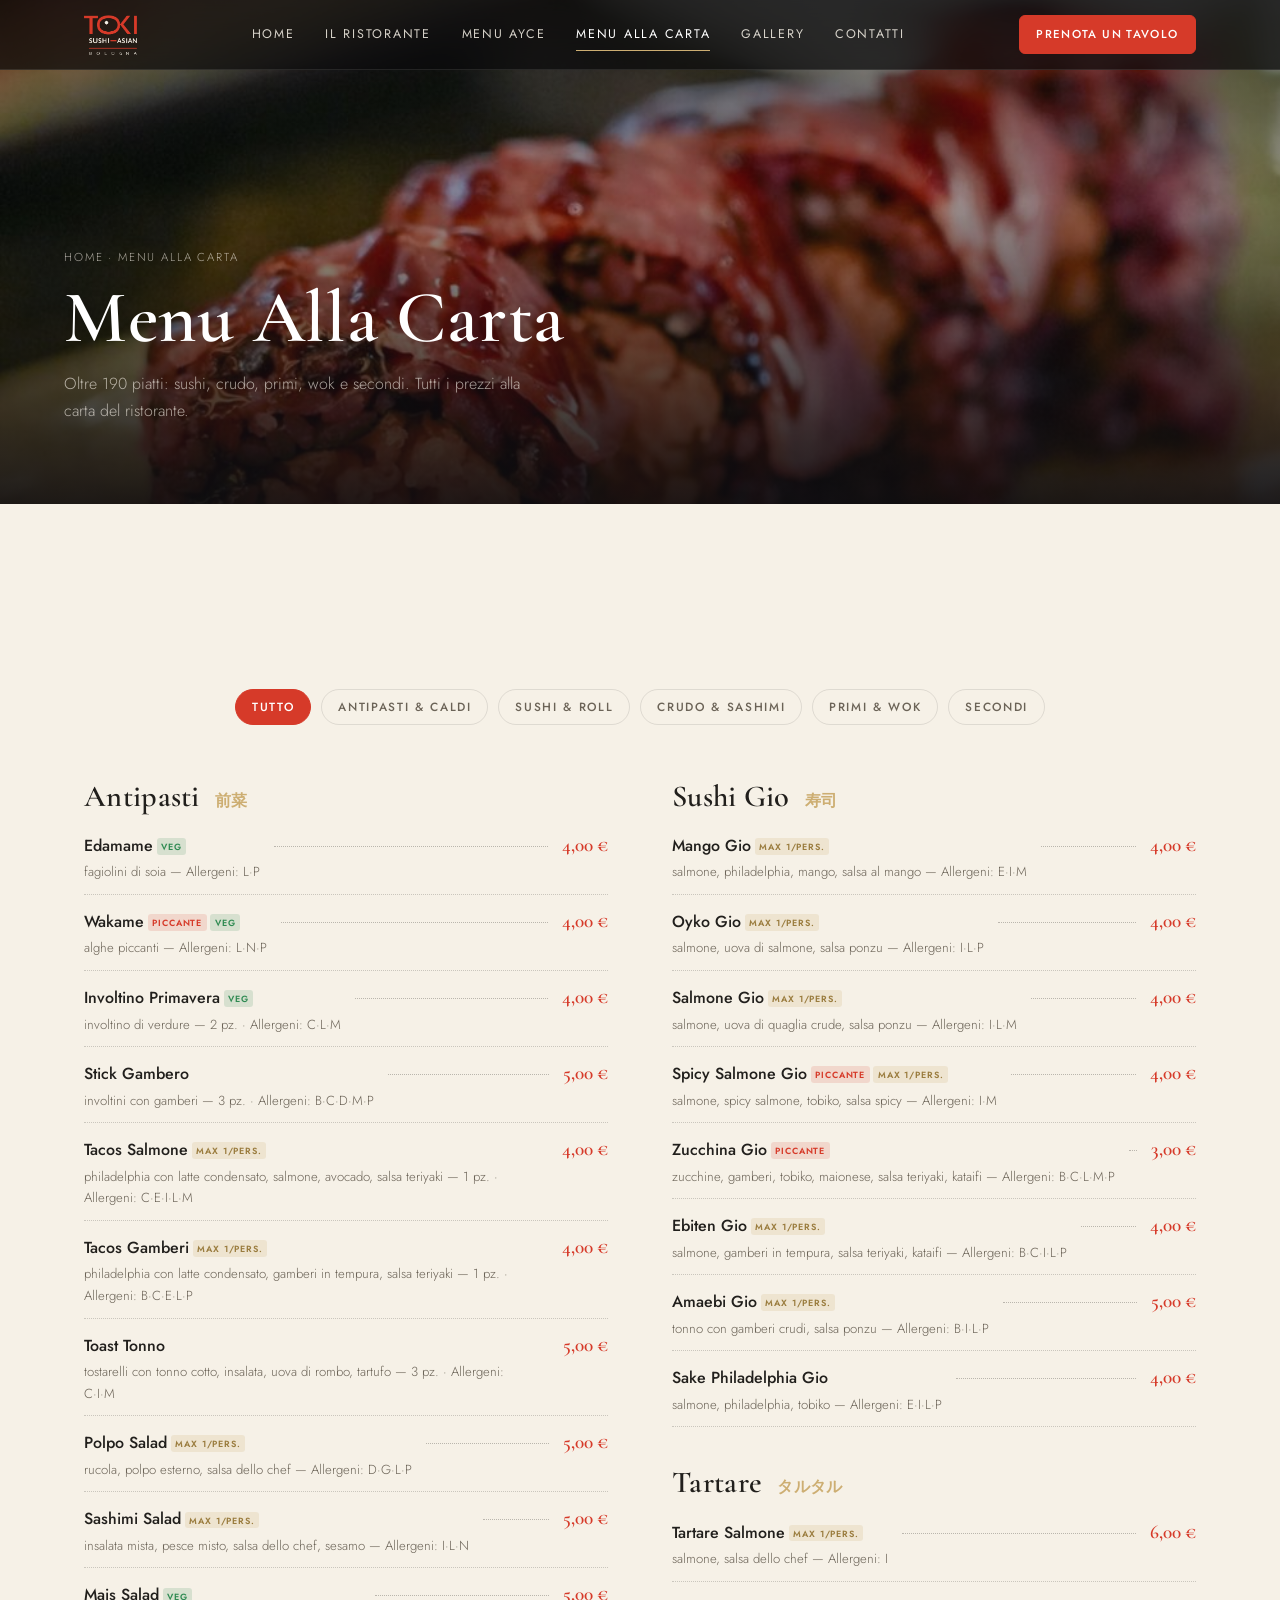
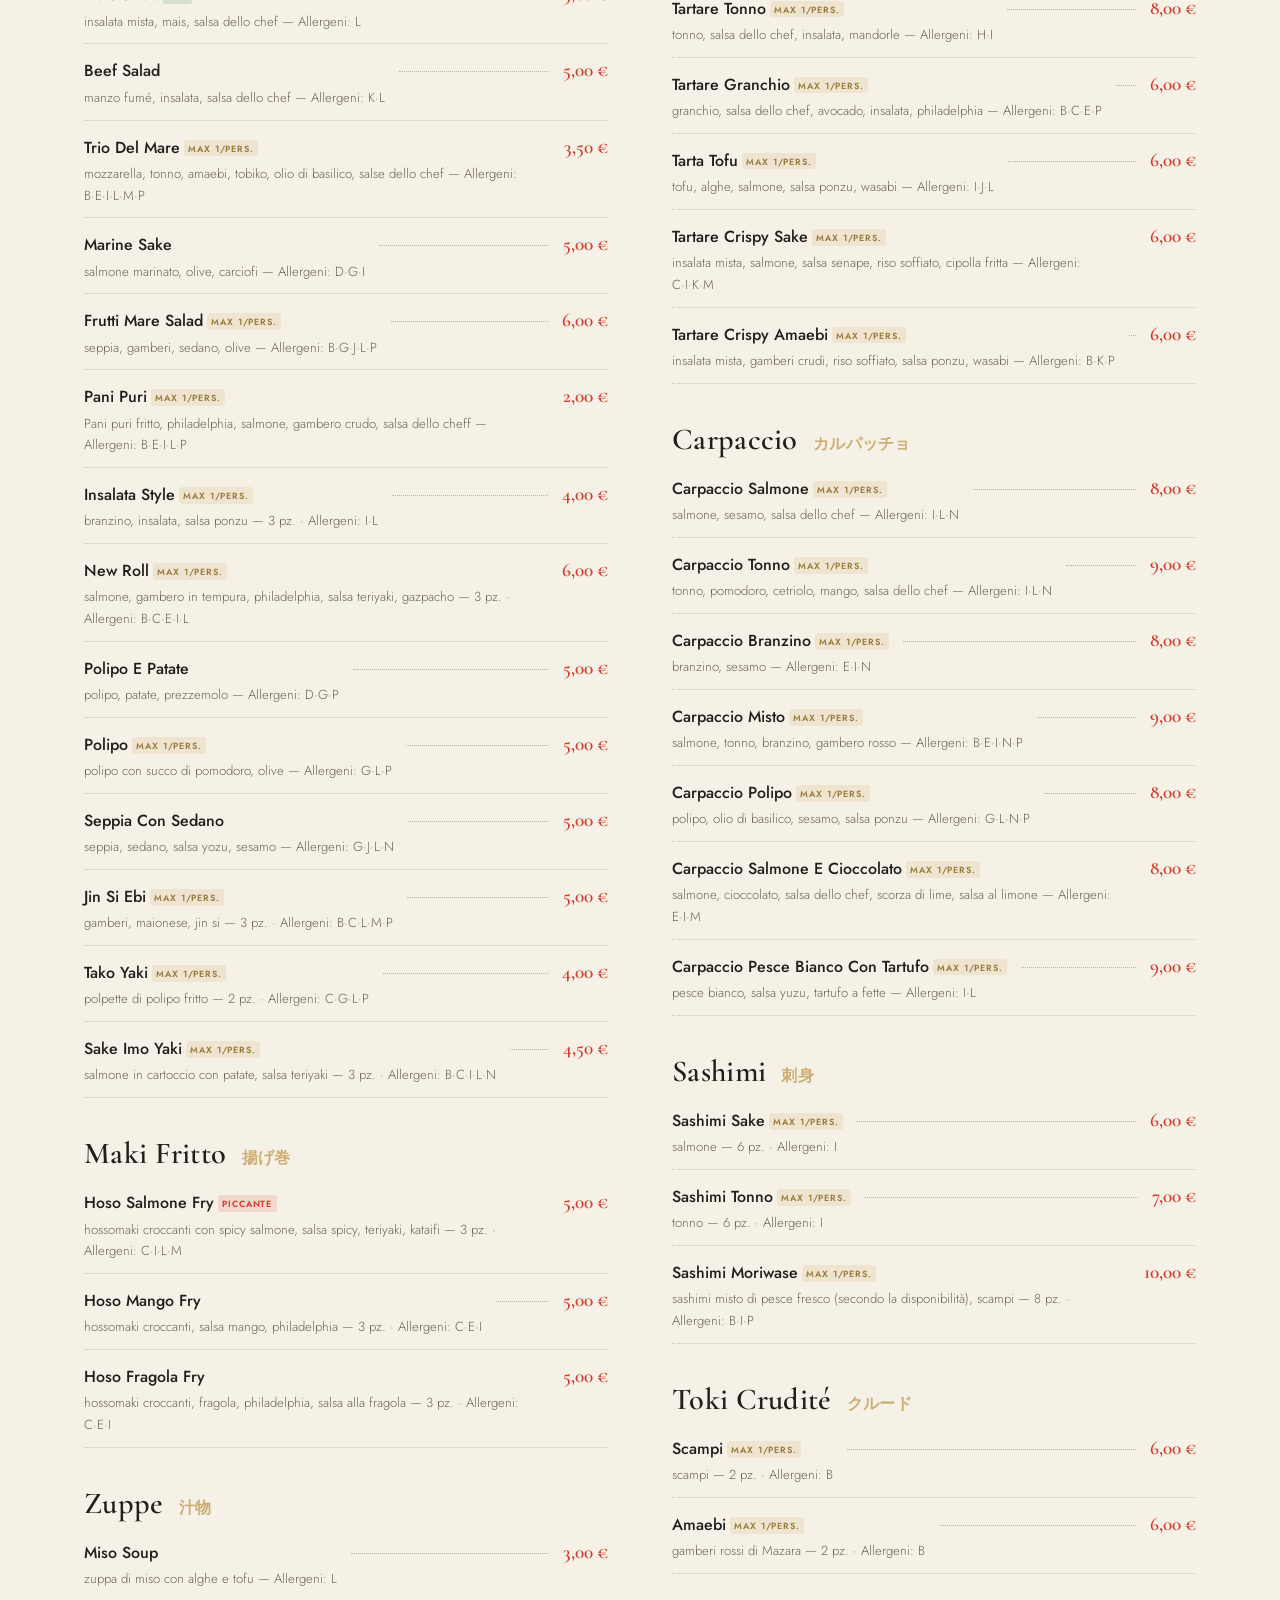
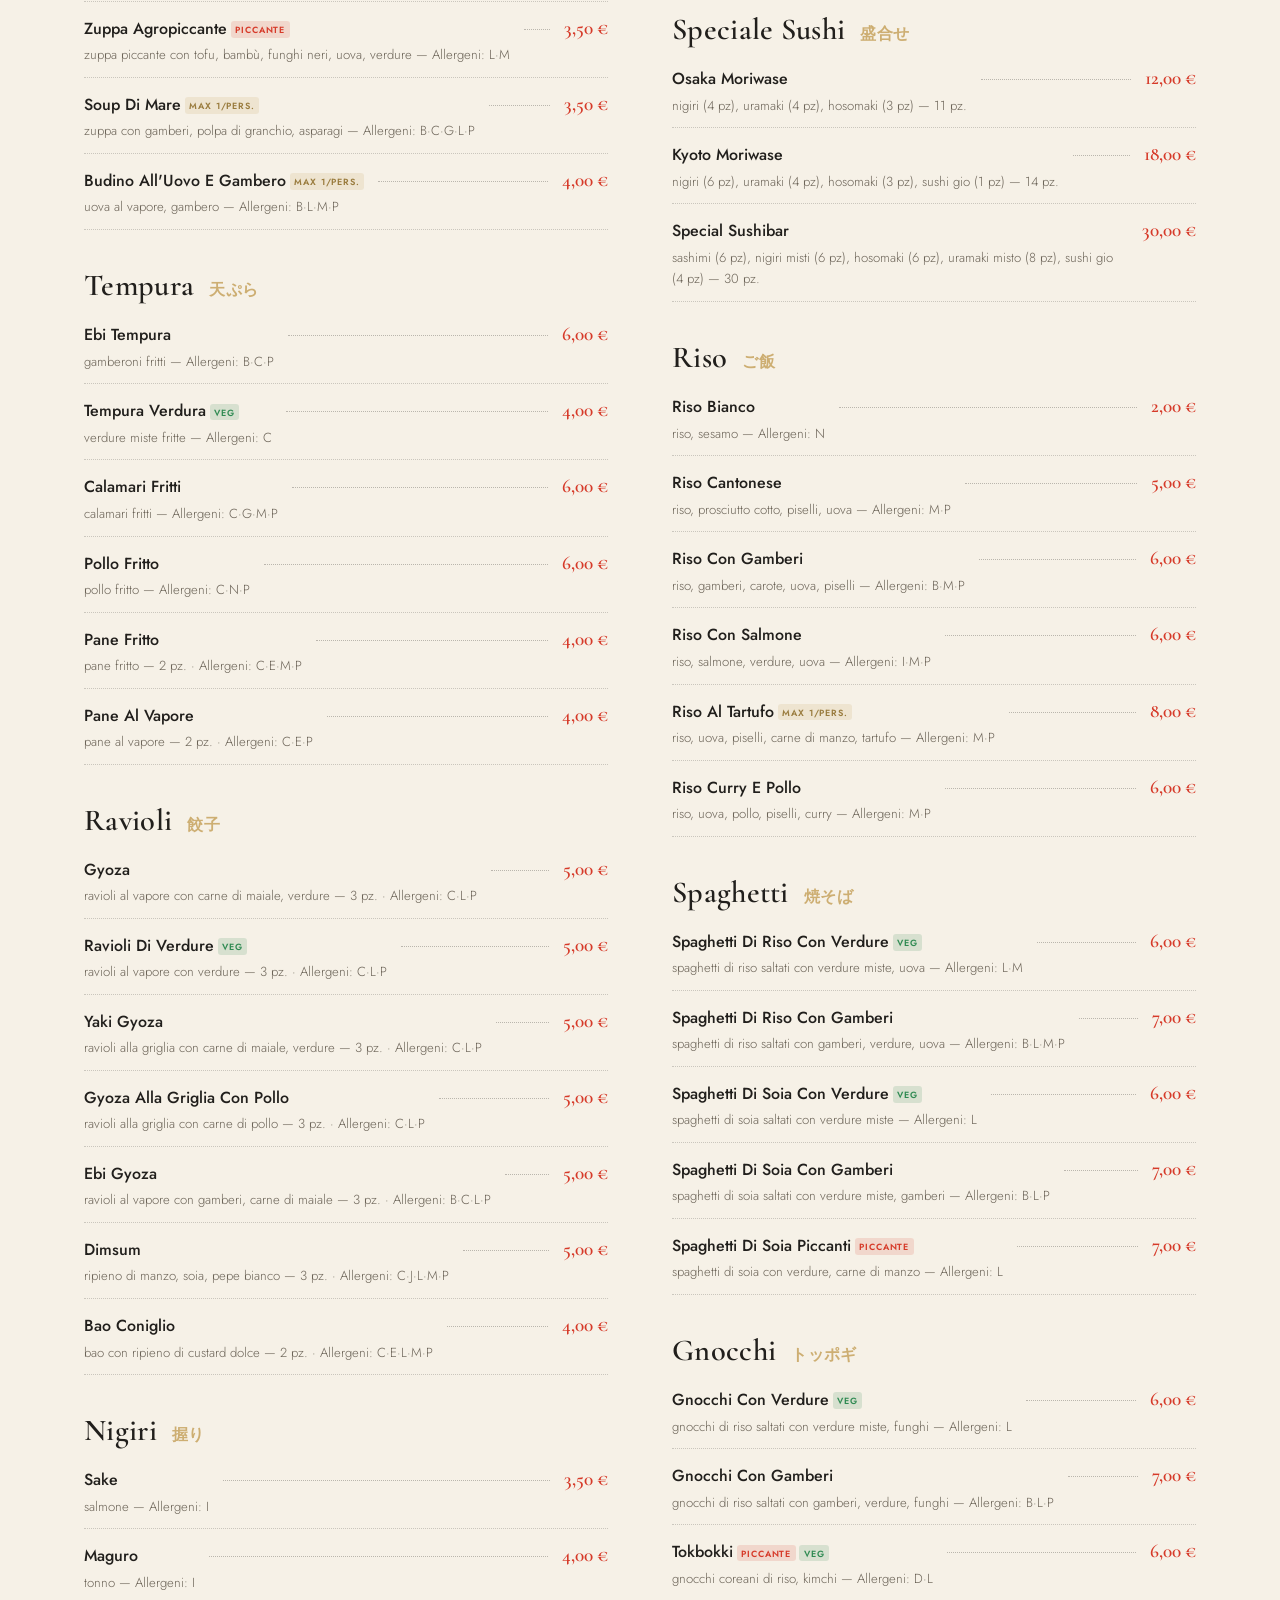
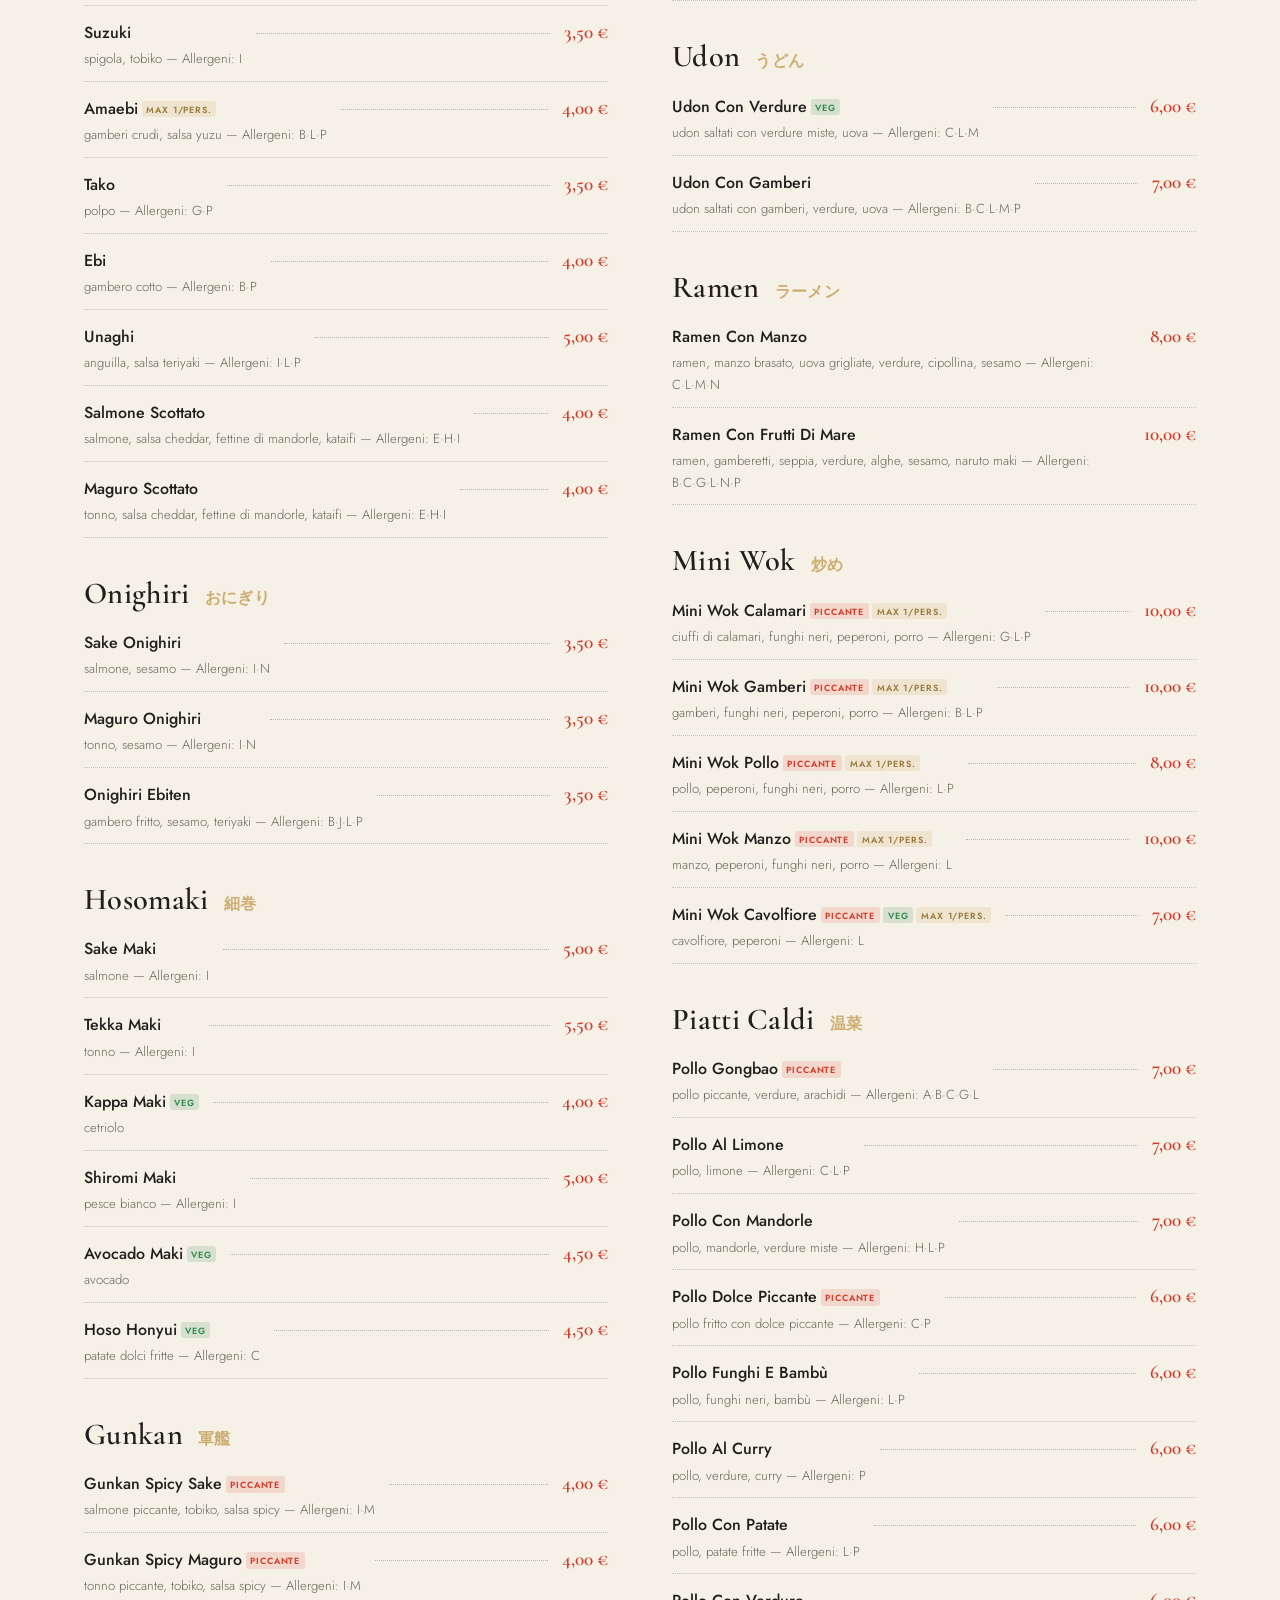
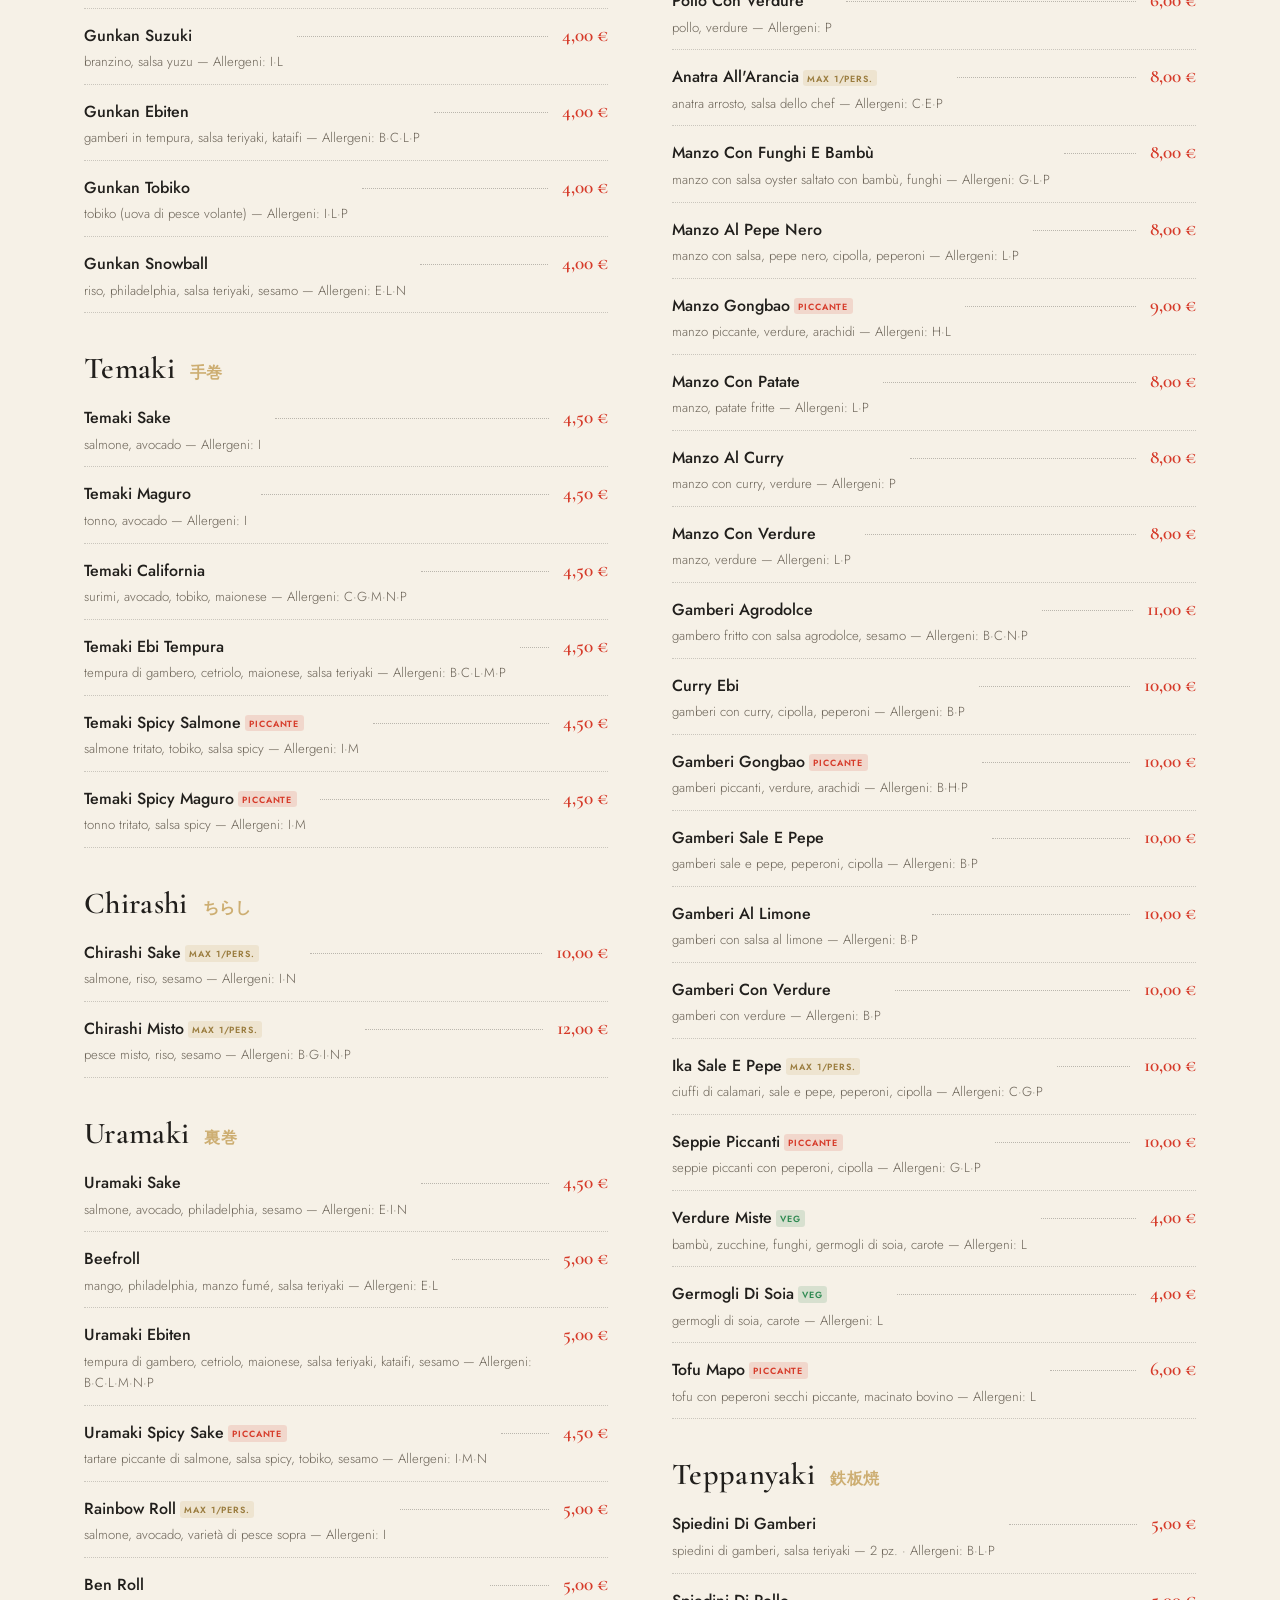
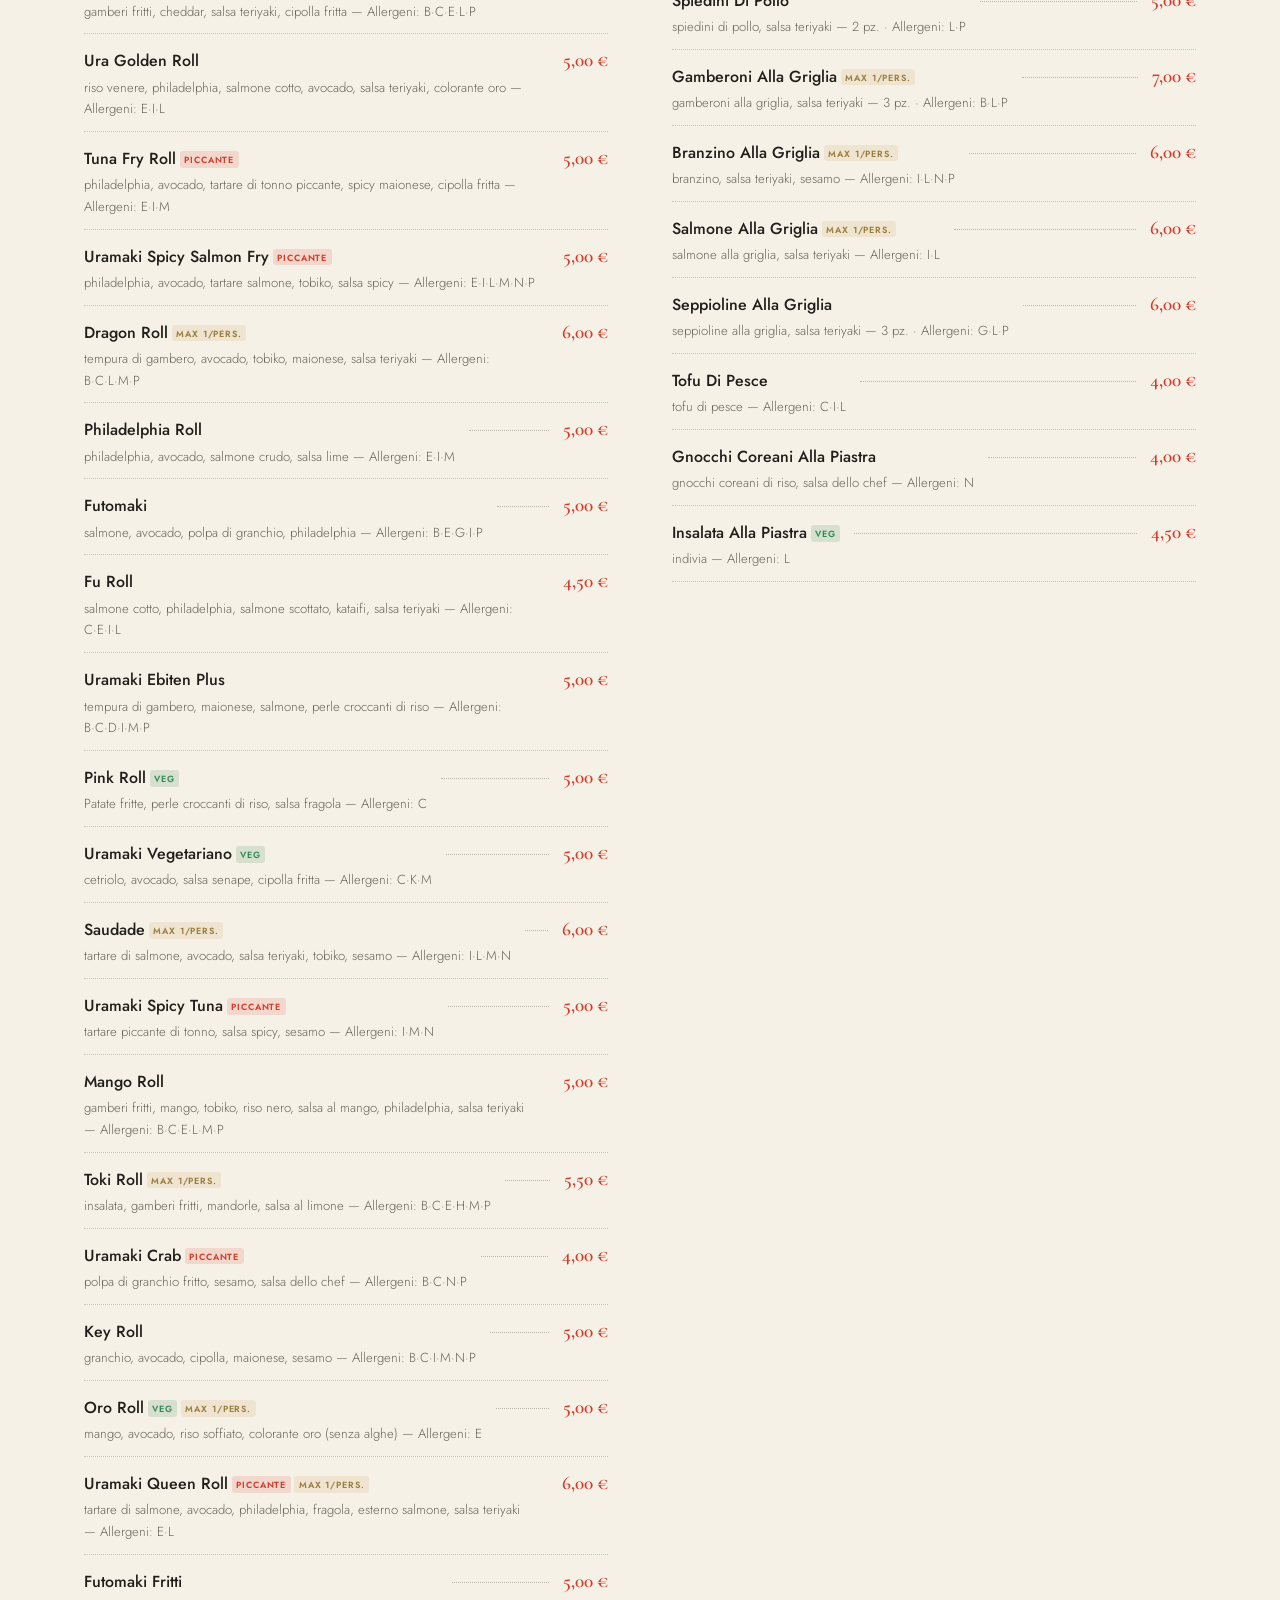
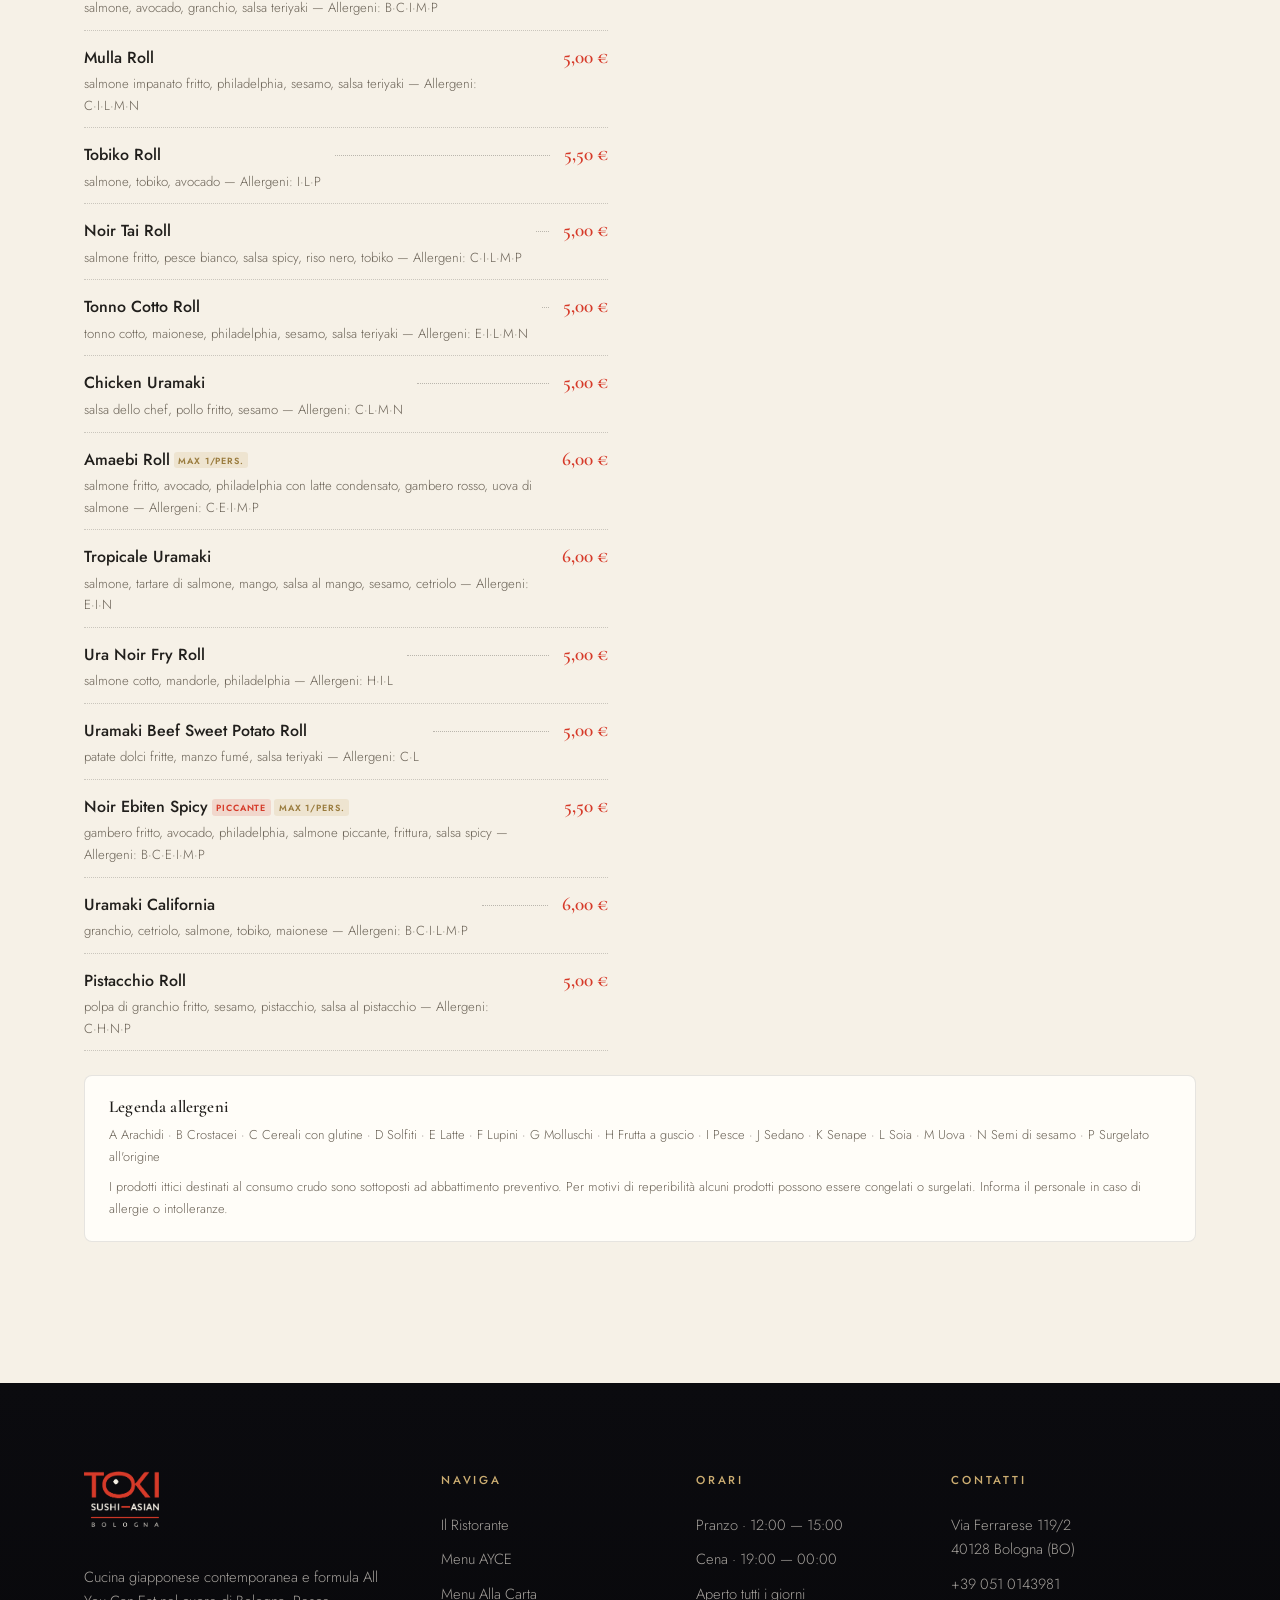
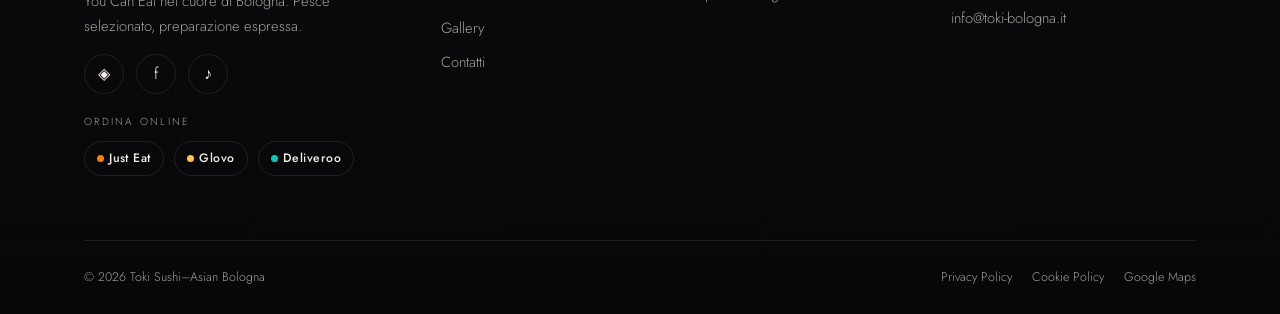
==== commit 267c3aea: "Update Toki Sushi site: home, menus, styles and notes Co-Authored-By: Claude Sonnet 5 <noreply@anthr" ====
--- a/menu-alla-carta.html
+++ b/menu-alla-carta.html
@@ -4,7 +4,7 @@
 <meta charset="UTF-8" />
 <meta name="viewport" content="width=device-width, initial-scale=1.0" />
 <title>Menu Alla Carta | Toki Sushi–Asian Bologna</title>
-<meta name="description" content="Il menu alla carta di Toki a Bologna: nigiri, sashimi, uramaki, tartare, piatti caldi, dessert e bevande. Piatti singoli con prezzi." />
+<meta name="description" content="Menu alla carta di Toki Sushi–Asian Bologna: oltre 190 piatti tra nigiri, sashimi, uramaki, tartare, carpacci, ramen, wok e secondi, con prezzi e allergeni." />
 <meta name="theme-color" content="#0d0d10" />
 <link rel="icon" href="assets/img/favicon.png" />
 <link rel="preconnect" href="https://fonts.googleapis.com" />
@@ -40,7 +40,7 @@
     <div class="container">
       <p class="crumbs reveal"><a href="index.html">Home</a> · Menu Alla Carta</p>
       <h1 class="reveal" data-d="1">Menu Alla Carta</h1>
-      <p class="reveal" data-d="2">Piatti singoli, bevande e dessert. Prezzi indicativi, facilmente aggiornabili.</p>
+      <p class="reveal" data-d="2">Oltre 190 piatti: sushi, crudo, primi, wok e secondi. Tutti i prezzi alla carta del ristorante.</p>
     </div>
   </div>
 </section>
@@ -49,86 +49,350 @@
   <div class="container">
     <div class="tabs" data-tabset data-target="#carta">
       <button class="tab active" data-filter="all">Tutto</button>
-      <button class="tab" data-filter="nigiri">Nigiri</button>
-      <button class="tab" data-filter="sashimi">Sashimi</button>
-      <button class="tab" data-filter="uramaki">Uramaki</button>
-      <button class="tab" data-filter="tartare">Tartare &amp; Antipasti</button>
-      <button class="tab" data-filter="caldi">Piatti caldi</button>
-      <button class="tab" data-filter="dessert">Dessert</button>
-      <button class="tab" data-filter="bevande">Bevande</button>
-    </div>
-
-    <div id="carta" style="margin-top:clamp(36px,5vw,56px)">
-      <div class="menu-list">
-        <!-- COLONNA A -->
-        <div>
-          <div class="menu-block" data-cat="nigiri">
-            <h3>Nigiri <span class="jp">握り</span></h3>
-            <p class="sub">2 pezzi per porzione.</p>
-            <div class="m-item"><span class="m-item__name"><b>Salmone</b></span><span class="m-item__dots"></span><span class="m-item__price">3,50 €</span></div>
-            <div class="m-item"><span class="m-item__name"><b>Tonno</b></span><span class="m-item__dots"></span><span class="m-item__price">4,50 €</span></div>
-            <div class="m-item"><span class="m-item__name"><b>Branzino</b></span><span class="m-item__dots"></span><span class="m-item__price">4,00 €</span></div>
-            <div class="m-item"><span class="m-item__name"><b>Salmone Flambé</b><small>Scottato, teriyaki</small></span><span class="m-item__dots"></span><span class="m-item__price">4,50 €</span></div>
-            <div class="m-item"><span class="m-item__name"><b>Gambero</b></span><span class="m-item__dots"></span><span class="m-item__price">4,00 €</span></div>
-          </div>
-          <div class="menu-block" data-cat="sashimi">
-            <h3>Sashimi <span class="jp">刺身</span></h3>
-            <p class="sub">Tagli puri, 5 pezzi.</p>
-            <div class="m-item"><span class="m-item__name"><b>Sashimi Salmone</b></span><span class="m-item__dots"></span><span class="m-item__price">9,00 €</span></div>
-            <div class="m-item"><span class="m-item__name"><b>Sashimi Tonno</b></span><span class="m-item__dots"></span><span class="m-item__price">11,00 €</span></div>
-            <div class="m-item"><span class="m-item__name"><b>Sashimi Misto</b><small>Selezione dello chef</small></span><span class="m-item__dots"></span><span class="m-item__price">14,00 €</span></div>
-          </div>
-          <div class="menu-block" data-cat="uramaki">
-            <h3>Uramaki &amp; Roll <span class="jp">巻き</span></h3>
-            <p class="sub">8 pezzi per rotolo.</p>
-            <div class="m-item"><span class="m-item__name"><b>California</b><small>Surimi, avocado, tobiko</small></span><span class="m-item__dots"></span><span class="m-item__price">7,00 €</span></div>
-            <div class="m-item"><span class="m-item__name"><b>Salmon Roll</b></span><span class="m-item__dots"></span><span class="m-item__price">7,50 €</span></div>
-            <div class="m-item"><span class="m-item__name"><b>Ebi Tempura</b><small>Gambero croccante <span class="tag-new">Top</span></small></span><span class="m-item__dots"></span><span class="m-item__price">9,00 €</span></div>
-            <div class="m-item"><span class="m-item__name"><b>Spicy Tuna</b><small><span class="tag-spicy">Piccante</span></small></span><span class="m-item__dots"></span><span class="m-item__price">9,00 €</span></div>
-            <div class="m-item"><span class="m-item__name"><b>Toki Signature</b><small>Salmone scottato, mango, oro</small></span><span class="m-item__dots"></span><span class="m-item__price">11,00 €</span></div>
-          </div>
-        </div>
-        <!-- COLONNA B -->
-        <div>
-          <div class="menu-block" data-cat="tartare">
-            <h3>Tartare &amp; Antipasti <span class="jp">前菜</span></h3>
-            <p class="sub">Crudi e piccoli assaggi.</p>
-            <div class="m-item"><span class="m-item__name"><b>Tartare di Salmone</b><small>Agrumi, olio EVO</small></span><span class="m-item__dots"></span><span class="m-item__price">8,50 €</span></div>
-            <div class="m-item"><span class="m-item__name"><b>Tartare di Tonno</b><small>Avocado, sesamo</small></span><span class="m-item__dots"></span><span class="m-item__price">10,00 €</span></div>
-            <div class="m-item"><span class="m-item__name"><b>Insalata di Alghe</b><small><span class="tag-veg">Veg</span></small></span><span class="m-item__dots"></span><span class="m-item__price">5,00 €</span></div>
-            <div class="m-item"><span class="m-item__name"><b>Edamame al sale</b><small><span class="tag-veg">Veg</span></small></span><span class="m-item__dots"></span><span class="m-item__price">4,50 €</span></div>
-          </div>
-          <div class="menu-block" data-cat="caldi">
-            <h3>Piatti Caldi <span class="jp">温菜</span></h3>
-            <p class="sub">Dal wok e dalla frittura.</p>
-            <div class="m-item"><span class="m-item__name"><b>Gyoza</b><small>5 pezzi, verdure o carne</small></span><span class="m-item__dots"></span><span class="m-item__price">6,00 €</span></div>
-            <div class="m-item"><span class="m-item__name"><b>Riso alla Cantonese</b></span><span class="m-item__dots"></span><span class="m-item__price">6,00 €</span></div>
-            <div class="m-item"><span class="m-item__name"><b>Spaghetti di Soia Saltati</b><small><span class="tag-veg">Veg</span></small></span><span class="m-item__dots"></span><span class="m-item__price">6,50 €</span></div>
-            <div class="m-item"><span class="m-item__name"><b>Zuppa di Miso</b></span><span class="m-item__dots"></span><span class="m-item__price">3,50 €</span></div>
-            <div class="m-item"><span class="m-item__name"><b>Pollo alle Mandorle</b></span><span class="m-item__dots"></span><span class="m-item__price">8,00 €</span></div>
-          </div>
-          <div class="menu-block" data-cat="dessert">
-            <h3>Dessert <span class="jp">甘味</span></h3>
-            <p class="sub">Dolci chiusure.</p>
-            <div class="m-item"><span class="m-item__name"><b>Mochi</b><small>2 pezzi, gusti assortiti</small></span><span class="m-item__dots"></span><span class="m-item__price">5,00 €</span></div>
-            <div class="m-item"><span class="m-item__name"><b>Tempura di Frutta</b></span><span class="m-item__dots"></span><span class="m-item__price">5,50 €</span></div>
-            <div class="m-item"><span class="m-item__name"><b>Gelato Fritto</b></span><span class="m-item__dots"></span><span class="m-item__price">5,00 €</span></div>
-          </div>
-          <div class="menu-block" data-cat="bevande">
-            <h3>Bevande <span class="jp">飲物</span></h3>
-            <p class="sub">Analcolici, birre e distillati.</p>
-            <div class="m-item"><span class="m-item__name"><b>Acqua</b><small>Naturale o frizzante</small></span><span class="m-item__dots"></span><span class="m-item__price">2,00 €</span></div>
-            <div class="m-item"><span class="m-item__name"><b>Bibite in lattina</b></span><span class="m-item__dots"></span><span class="m-item__price">3,00 €</span></div>
-            <div class="m-item"><span class="m-item__name"><b>Birra Giapponese</b><small>33 cl</small></span><span class="m-item__dots"></span><span class="m-item__price">4,50 €</span></div>
-            <div class="m-item"><span class="m-item__name"><b>Tè verde</b></span><span class="m-item__dots"></span><span class="m-item__price">2,50 €</span></div>
-            <div class="m-item"><span class="m-item__name"><b>Sakè</b><small>Caldo o freddo</small></span><span class="m-item__dots"></span><span class="m-item__price">5,00 €</span></div>
-          </div>
-        </div>
-      </div>
-    </div>
-
-    <p class="ayce__note" style="color:var(--txt-muted)">I prezzi sono indicativi e da confermare. Alcuni prodotti possono essere surgelati all'origine. Per allergeni e intolleranze chiedi al personale di sala.</p>
-    <div class="center" style="margin-top:20px"><a class="btn" href="contatti.html#prenota">Prenota un tavolo</a></div>
+      <button class="tab" data-filter="antipasti">Antipasti &amp; Caldi</button>
+      <button class="tab" data-filter="sushi">Sushi &amp; Roll</button>
+      <button class="tab" data-filter="crudo">Crudo &amp; Sashimi</button>
+      <button class="tab" data-filter="primi">Primi &amp; Wok</button>
+      <button class="tab" data-filter="secondi">Secondi</button>
+    </div>
+
+    <div id="carta" class="carta-blocks" style="margin-top:clamp(36px,5vw,56px)">
+        <div class="menu-block" data-cat="antipasti">
+          <h3>Antipasti <span class="jp">前菜</span></h3>
+          <div class="m-list">
+            <div class="m-item"><span class="m-item__name"><b>Edamame</b><span class="tag-veg">Veg</span><small>fagiolini di soia — Allergeni: L·P</small></span><span class="m-item__dots"></span><span class="m-item__price">4,00 €</span></div>
+            <div class="m-item"><span class="m-item__name"><b>Wakame</b><span class="tag-spicy">Piccante</span><span class="tag-veg">Veg</span><small>alghe piccanti — Allergeni: L·N·P</small></span><span class="m-item__dots"></span><span class="m-item__price">4,00 €</span></div>
+            <div class="m-item"><span class="m-item__name"><b>Involtino Primavera</b><span class="tag-veg">Veg</span><small>involtino di verdure — 2 pz. · Allergeni: C·L·M</small></span><span class="m-item__dots"></span><span class="m-item__price">4,00 €</span></div>
+            <div class="m-item"><span class="m-item__name"><b>Stick Gambero</b><small>involtini con gamberi — 3 pz. · Allergeni: B·C·D·M·P</small></span><span class="m-item__dots"></span><span class="m-item__price">5,00 €</span></div>
+            <div class="m-item"><span class="m-item__name"><b>Tacos Salmone</b><span class="tag-new">max 1/pers.</span><small>philadelphia con latte condensato, salmone, avocado, salsa teriyaki — 1 pz. · Allergeni: C·E·I·L·M</small></span><span class="m-item__dots"></span><span class="m-item__price">4,00 €</span></div>
+            <div class="m-item"><span class="m-item__name"><b>Tacos Gamberi</b><span class="tag-new">max 1/pers.</span><small>philadelphia con latte condensato, gamberi in tempura, salsa teriyaki — 1 pz. · Allergeni: B·C·E·L·P</small></span><span class="m-item__dots"></span><span class="m-item__price">4,00 €</span></div>
+            <div class="m-item"><span class="m-item__name"><b>Toast Tonno</b><small>tostarelli con tonno cotto, insalata, uova di rombo, tartufo — 3 pz. · Allergeni: C·I·M</small></span><span class="m-item__dots"></span><span class="m-item__price">5,00 €</span></div>
+            <div class="m-item"><span class="m-item__name"><b>Polpo Salad</b><span class="tag-new">max 1/pers.</span><small>rucola, polpo esterno, salsa dello chef — Allergeni: D·G·L·P</small></span><span class="m-item__dots"></span><span class="m-item__price">5,00 €</span></div>
+            <div class="m-item"><span class="m-item__name"><b>Sashimi Salad</b><span class="tag-new">max 1/pers.</span><small>insalata mista, pesce misto, salsa dello chef, sesamo — Allergeni: I·L·N</small></span><span class="m-item__dots"></span><span class="m-item__price">5,00 €</span></div>
+            <div class="m-item"><span class="m-item__name"><b>Mais Salad</b><span class="tag-veg">Veg</span><small>insalata mista, mais, salsa dello chef — Allergeni: L</small></span><span class="m-item__dots"></span><span class="m-item__price">5,00 €</span></div>
+            <div class="m-item"><span class="m-item__name"><b>Beef Salad</b><small>manzo fumé, insalata, salsa dello chef — Allergeni: K·L</small></span><span class="m-item__dots"></span><span class="m-item__price">5,00 €</span></div>
+            <div class="m-item"><span class="m-item__name"><b>Trio Del Mare</b><span class="tag-new">max 1/pers.</span><small>mozzarella, tonno, amaebi, tobiko, olio di basilico, salse dello chef — Allergeni: B·E·I·L·M·P</small></span><span class="m-item__dots"></span><span class="m-item__price">3,50 €</span></div>
+            <div class="m-item"><span class="m-item__name"><b>Marine Sake</b><small>salmone marinato, olive, carciofi — Allergeni: D·G·I</small></span><span class="m-item__dots"></span><span class="m-item__price">5,00 €</span></div>
+            <div class="m-item"><span class="m-item__name"><b>Frutti Mare Salad</b><span class="tag-new">max 1/pers.</span><small>seppia, gamberi, sedano, olive — Allergeni: B·G·J·L·P</small></span><span class="m-item__dots"></span><span class="m-item__price">6,00 €</span></div>
+            <div class="m-item"><span class="m-item__name"><b>Pani Puri</b><span class="tag-new">max 1/pers.</span><small>Pani puri fritto, philadelphia, salmone, gambero crudo, salsa dello cheff — Allergeni: B·E·I·L·P</small></span><span class="m-item__dots"></span><span class="m-item__price">2,00 €</span></div>
+            <div class="m-item"><span class="m-item__name"><b>Insalata Style</b><span class="tag-new">max 1/pers.</span><small>branzino, insalata, salsa ponzu — 3 pz. · Allergeni: I·L</small></span><span class="m-item__dots"></span><span class="m-item__price">4,00 €</span></div>
+            <div class="m-item"><span class="m-item__name"><b>New Roll</b><span class="tag-new">max 1/pers.</span><small>salmone, gambero in tempura, philadelphia, salsa teriyaki, gazpacho — 3 pz. · Allergeni: B·C·E·I·L</small></span><span class="m-item__dots"></span><span class="m-item__price">6,00 €</span></div>
+            <div class="m-item"><span class="m-item__name"><b>Polipo E Patate</b><small>polipo, patate, prezzemolo — Allergeni: D·G·P</small></span><span class="m-item__dots"></span><span class="m-item__price">5,00 €</span></div>
+            <div class="m-item"><span class="m-item__name"><b>Polipo</b><span class="tag-new">max 1/pers.</span><small>polipo con succo di pomodoro, olive — Allergeni: G·L·P</small></span><span class="m-item__dots"></span><span class="m-item__price">5,00 €</span></div>
+            <div class="m-item"><span class="m-item__name"><b>Seppia Con Sedano</b><small>seppia, sedano, salsa yozu, sesamo — Allergeni: G·J·L·N</small></span><span class="m-item__dots"></span><span class="m-item__price">5,00 €</span></div>
+            <div class="m-item"><span class="m-item__name"><b>Jin Si Ebi</b><span class="tag-new">max 1/pers.</span><small>gamberi, maionese, jin si — 3 pz. · Allergeni: B·C·L·M·P</small></span><span class="m-item__dots"></span><span class="m-item__price">5,00 €</span></div>
+            <div class="m-item"><span class="m-item__name"><b>Tako Yaki</b><span class="tag-new">max 1/pers.</span><small>polpette di polipo fritto — 2 pz. · Allergeni: C·G·L·P</small></span><span class="m-item__dots"></span><span class="m-item__price">4,00 €</span></div>
+            <div class="m-item"><span class="m-item__name"><b>Sake Imo Yaki</b><span class="tag-new">max 1/pers.</span><small>salmone in cartoccio con patate, salsa teriyaki — 3 pz. · Allergeni: B·C·I·L·N</small></span><span class="m-item__dots"></span><span class="m-item__price">4,50 €</span></div>
+          </div>
+        </div>
+        <div class="menu-block" data-cat="antipasti">
+          <h3>Maki Fritto <span class="jp">揚げ巻</span></h3>
+          <div class="m-list">
+            <div class="m-item"><span class="m-item__name"><b>Hoso Salmone Fry</b><span class="tag-spicy">Piccante</span><small>hossomaki croccanti con spicy salmone, salsa spicy, teriyaki, kataifi — 3 pz. · Allergeni: C·I·L·M</small></span><span class="m-item__dots"></span><span class="m-item__price">5,00 €</span></div>
+            <div class="m-item"><span class="m-item__name"><b>Hoso Mango Fry</b><small>hossomaki croccanti, salsa mango, philadelphia — 3 pz. · Allergeni: C·E·I</small></span><span class="m-item__dots"></span><span class="m-item__price">5,00 €</span></div>
+            <div class="m-item"><span class="m-item__name"><b>Hoso Fragola Fry</b><small>hossomaki croccanti, fragola, philadelphia, salsa alla fragola — 3 pz. · Allergeni: C·E·I</small></span><span class="m-item__dots"></span><span class="m-item__price">5,00 €</span></div>
+          </div>
+        </div>
+        <div class="menu-block" data-cat="antipasti">
+          <h3>Zuppe <span class="jp">汁物</span></h3>
+          <div class="m-list">
+            <div class="m-item"><span class="m-item__name"><b>Miso Soup</b><small>zuppa di miso con alghe e tofu — Allergeni: L</small></span><span class="m-item__dots"></span><span class="m-item__price">3,00 €</span></div>
+            <div class="m-item"><span class="m-item__name"><b>Zuppa Agropiccante</b><span class="tag-spicy">Piccante</span><small>zuppa piccante con tofu, bambù, funghi neri, uova, verdure — Allergeni: L·M</small></span><span class="m-item__dots"></span><span class="m-item__price">3,50 €</span></div>
+            <div class="m-item"><span class="m-item__name"><b>Soup Di Mare</b><span class="tag-new">max 1/pers.</span><small>zuppa con gamberi, polpa di granchio, asparagi — Allergeni: B·C·G·L·P</small></span><span class="m-item__dots"></span><span class="m-item__price">3,50 €</span></div>
+            <div class="m-item"><span class="m-item__name"><b>Budino All&#x27;Uovo E Gambero</b><span class="tag-new">max 1/pers.</span><small>uova al vapore, gambero — Allergeni: B·L·M·P</small></span><span class="m-item__dots"></span><span class="m-item__price">4,00 €</span></div>
+          </div>
+        </div>
+        <div class="menu-block" data-cat="antipasti">
+          <h3>Tempura <span class="jp">天ぷら</span></h3>
+          <div class="m-list">
+            <div class="m-item"><span class="m-item__name"><b>Ebi Tempura</b><small>gamberoni fritti — Allergeni: B·C·P</small></span><span class="m-item__dots"></span><span class="m-item__price">6,00 €</span></div>
+            <div class="m-item"><span class="m-item__name"><b>Tempura Verdura</b><span class="tag-veg">Veg</span><small>verdure miste fritte — Allergeni: C</small></span><span class="m-item__dots"></span><span class="m-item__price">4,00 €</span></div>
+            <div class="m-item"><span class="m-item__name"><b>Calamari Fritti</b><small>calamari fritti — Allergeni: C·G·M·P</small></span><span class="m-item__dots"></span><span class="m-item__price">6,00 €</span></div>
+            <div class="m-item"><span class="m-item__name"><b>Pollo Fritto</b><small>pollo fritto — Allergeni: C·N·P</small></span><span class="m-item__dots"></span><span class="m-item__price">6,00 €</span></div>
+            <div class="m-item"><span class="m-item__name"><b>Pane Fritto</b><small>pane fritto — 2 pz. · Allergeni: C·E·M·P</small></span><span class="m-item__dots"></span><span class="m-item__price">4,00 €</span></div>
+            <div class="m-item"><span class="m-item__name"><b>Pane Al Vapore</b><small>pane al vapore — 2 pz. · Allergeni: C·E·P</small></span><span class="m-item__dots"></span><span class="m-item__price">4,00 €</span></div>
+          </div>
+        </div>
+        <div class="menu-block" data-cat="antipasti">
+          <h3>Ravioli <span class="jp">餃子</span></h3>
+          <div class="m-list">
+            <div class="m-item"><span class="m-item__name"><b>Gyoza</b><small>ravioli al vapore con carne di maiale, verdure — 3 pz. · Allergeni: C·L·P</small></span><span class="m-item__dots"></span><span class="m-item__price">5,00 €</span></div>
+            <div class="m-item"><span class="m-item__name"><b>Ravioli Di Verdure</b><span class="tag-veg">Veg</span><small>ravioli al vapore con verdure — 3 pz. · Allergeni: C·L·P</small></span><span class="m-item__dots"></span><span class="m-item__price">5,00 €</span></div>
+            <div class="m-item"><span class="m-item__name"><b>Yaki Gyoza</b><small>ravioli alla griglia con carne di maiale, verdure — 3 pz. · Allergeni: C·L·P</small></span><span class="m-item__dots"></span><span class="m-item__price">5,00 €</span></div>
+            <div class="m-item"><span class="m-item__name"><b>Gyoza Alla Griglia Con Pollo</b><small>ravioli alla griglia con carne di pollo — 3 pz. · Allergeni: C·L·P</small></span><span class="m-item__dots"></span><span class="m-item__price">5,00 €</span></div>
+            <div class="m-item"><span class="m-item__name"><b>Ebi Gyoza</b><small>ravioli al vapore con gamberi, carne di maiale — 3 pz. · Allergeni: B·C·L·P</small></span><span class="m-item__dots"></span><span class="m-item__price">5,00 €</span></div>
+            <div class="m-item"><span class="m-item__name"><b>Dimsum</b><small>ripieno di manzo, soia, pepe bianco — 3 pz. · Allergeni: C·J·L·M·P</small></span><span class="m-item__dots"></span><span class="m-item__price">5,00 €</span></div>
+            <div class="m-item"><span class="m-item__name"><b>Bao Coniglio</b><small>bao con ripieno di custard dolce — 2 pz. · Allergeni: C·E·L·M·P</small></span><span class="m-item__dots"></span><span class="m-item__price">4,00 €</span></div>
+          </div>
+        </div>
+        <div class="menu-block" data-cat="sushi">
+          <h3>Nigiri <span class="jp">握り</span></h3>
+          <div class="m-list">
+            <div class="m-item"><span class="m-item__name"><b>Sake</b><small>salmone — Allergeni: I</small></span><span class="m-item__dots"></span><span class="m-item__price">3,50 €</span></div>
+            <div class="m-item"><span class="m-item__name"><b>Maguro</b><small>tonno — Allergeni: I</small></span><span class="m-item__dots"></span><span class="m-item__price">4,00 €</span></div>
+            <div class="m-item"><span class="m-item__name"><b>Suzuki</b><small>spigola, tobiko — Allergeni: I</small></span><span class="m-item__dots"></span><span class="m-item__price">3,50 €</span></div>
+            <div class="m-item"><span class="m-item__name"><b>Amaebi</b><span class="tag-new">max 1/pers.</span><small>gamberi crudi, salsa yuzu — Allergeni: B·L·P</small></span><span class="m-item__dots"></span><span class="m-item__price">4,00 €</span></div>
+            <div class="m-item"><span class="m-item__name"><b>Tako</b><small>polpo — Allergeni: G·P</small></span><span class="m-item__dots"></span><span class="m-item__price">3,50 €</span></div>
+            <div class="m-item"><span class="m-item__name"><b>Ebi</b><small>gambero cotto — Allergeni: B·P</small></span><span class="m-item__dots"></span><span class="m-item__price">4,00 €</span></div>
+            <div class="m-item"><span class="m-item__name"><b>Unaghi</b><small>anguilla, salsa teriyaki — Allergeni: I·L·P</small></span><span class="m-item__dots"></span><span class="m-item__price">5,00 €</span></div>
+            <div class="m-item"><span class="m-item__name"><b>Salmone Scottato</b><small>salmone, salsa cheddar, fettine di mandorle, kataifi — Allergeni: E·H·I</small></span><span class="m-item__dots"></span><span class="m-item__price">4,00 €</span></div>
+            <div class="m-item"><span class="m-item__name"><b>Maguro Scottato</b><small>tonno, salsa cheddar, fettine di mandorle, kataifi — Allergeni: E·H·I</small></span><span class="m-item__dots"></span><span class="m-item__price">4,00 €</span></div>
+          </div>
+        </div>
+        <div class="menu-block" data-cat="sushi">
+          <h3>Onighiri <span class="jp">おにぎり</span></h3>
+          <div class="m-list">
+            <div class="m-item"><span class="m-item__name"><b>Sake Onighiri</b><small>salmone, sesamo — Allergeni: I·N</small></span><span class="m-item__dots"></span><span class="m-item__price">3,50 €</span></div>
+            <div class="m-item"><span class="m-item__name"><b>Maguro Onighiri</b><small>tonno, sesamo — Allergeni: I·N</small></span><span class="m-item__dots"></span><span class="m-item__price">3,50 €</span></div>
+            <div class="m-item"><span class="m-item__name"><b>Onighiri Ebiten</b><small>gambero fritto, sesamo, teriyaki — Allergeni: B·J·L·P</small></span><span class="m-item__dots"></span><span class="m-item__price">3,50 €</span></div>
+          </div>
+        </div>
+        <div class="menu-block" data-cat="sushi">
+          <h3>Hosomaki <span class="jp">細巻</span></h3>
+          <div class="m-list">
+            <div class="m-item"><span class="m-item__name"><b>Sake Maki</b><small>salmone — Allergeni: I</small></span><span class="m-item__dots"></span><span class="m-item__price">5,00 €</span></div>
+            <div class="m-item"><span class="m-item__name"><b>Tekka Maki</b><small>tonno — Allergeni: I</small></span><span class="m-item__dots"></span><span class="m-item__price">5,50 €</span></div>
+            <div class="m-item"><span class="m-item__name"><b>Kappa Maki</b><span class="tag-veg">Veg</span><small>cetriolo</small></span><span class="m-item__dots"></span><span class="m-item__price">4,00 €</span></div>
+            <div class="m-item"><span class="m-item__name"><b>Shiromi Maki</b><small>pesce bianco — Allergeni: I</small></span><span class="m-item__dots"></span><span class="m-item__price">5,00 €</span></div>
+            <div class="m-item"><span class="m-item__name"><b>Avocado Maki</b><span class="tag-veg">Veg</span><small>avocado</small></span><span class="m-item__dots"></span><span class="m-item__price">4,50 €</span></div>
+            <div class="m-item"><span class="m-item__name"><b>Hoso Honyui</b><span class="tag-veg">Veg</span><small>patate dolci fritte — Allergeni: C</small></span><span class="m-item__dots"></span><span class="m-item__price">4,50 €</span></div>
+          </div>
+        </div>
+        <div class="menu-block" data-cat="sushi">
+          <h3>Gunkan <span class="jp">軍艦</span></h3>
+          <div class="m-list">
+            <div class="m-item"><span class="m-item__name"><b>Gunkan Spicy Sake</b><span class="tag-spicy">Piccante</span><small>salmone piccante, tobiko, salsa spicy — Allergeni: I·M</small></span><span class="m-item__dots"></span><span class="m-item__price">4,00 €</span></div>
+            <div class="m-item"><span class="m-item__name"><b>Gunkan Spicy Maguro</b><span class="tag-spicy">Piccante</span><small>tonno piccante, tobiko, salsa spicy — Allergeni: I·M</small></span><span class="m-item__dots"></span><span class="m-item__price">4,00 €</span></div>
+            <div class="m-item"><span class="m-item__name"><b>Gunkan Suzuki</b><small>branzino, salsa yuzu — Allergeni: I·L</small></span><span class="m-item__dots"></span><span class="m-item__price">4,00 €</span></div>
+            <div class="m-item"><span class="m-item__name"><b>Gunkan Ebiten</b><small>gamberi in tempura, salsa teriyaki, kataifi — Allergeni: B·C·L·P</small></span><span class="m-item__dots"></span><span class="m-item__price">4,00 €</span></div>
+            <div class="m-item"><span class="m-item__name"><b>Gunkan Tobiko</b><small>tobiko (uova di pesce volante) — Allergeni: I·L·P</small></span><span class="m-item__dots"></span><span class="m-item__price">4,00 €</span></div>
+            <div class="m-item"><span class="m-item__name"><b>Gunkan Snowball</b><small>riso, philadelphia, salsa teriyaki, sesamo — Allergeni: E·L·N</small></span><span class="m-item__dots"></span><span class="m-item__price">4,00 €</span></div>
+          </div>
+        </div>
+        <div class="menu-block" data-cat="sushi">
+          <h3>Temaki <span class="jp">手巻</span></h3>
+          <div class="m-list">
+            <div class="m-item"><span class="m-item__name"><b>Temaki Sake</b><small>salmone, avocado — Allergeni: I</small></span><span class="m-item__dots"></span><span class="m-item__price">4,50 €</span></div>
+            <div class="m-item"><span class="m-item__name"><b>Temaki Maguro</b><small>tonno, avocado — Allergeni: I</small></span><span class="m-item__dots"></span><span class="m-item__price">4,50 €</span></div>
+            <div class="m-item"><span class="m-item__name"><b>Temaki California</b><small>surimi, avocado, tobiko, maionese — Allergeni: C·G·M·N·P</small></span><span class="m-item__dots"></span><span class="m-item__price">4,50 €</span></div>
+            <div class="m-item"><span class="m-item__name"><b>Temaki Ebi Tempura</b><small>tempura di gambero, cetriolo, maionese, salsa teriyaki — Allergeni: B·C·L·M·P</small></span><span class="m-item__dots"></span><span class="m-item__price">4,50 €</span></div>
+            <div class="m-item"><span class="m-item__name"><b>Temaki Spicy Salmone</b><span class="tag-spicy">Piccante</span><small>salmone tritato, tobiko, salsa spicy — Allergeni: I·M</small></span><span class="m-item__dots"></span><span class="m-item__price">4,50 €</span></div>
+            <div class="m-item"><span class="m-item__name"><b>Temaki Spicy Maguro</b><span class="tag-spicy">Piccante</span><small>tonno tritato, salsa spicy — Allergeni: I·M</small></span><span class="m-item__dots"></span><span class="m-item__price">4,50 €</span></div>
+          </div>
+        </div>
+        <div class="menu-block" data-cat="sushi">
+          <h3>Chirashi <span class="jp">ちらし</span></h3>
+          <div class="m-list">
+            <div class="m-item"><span class="m-item__name"><b>Chirashi Sake</b><span class="tag-new">max 1/pers.</span><small>salmone, riso, sesamo — Allergeni: I·N</small></span><span class="m-item__dots"></span><span class="m-item__price">10,00 €</span></div>
+            <div class="m-item"><span class="m-item__name"><b>Chirashi Misto</b><span class="tag-new">max 1/pers.</span><small>pesce misto, riso, sesamo — Allergeni: B·G·I·N·P</small></span><span class="m-item__dots"></span><span class="m-item__price">12,00 €</span></div>
+          </div>
+        </div>
+        <div class="menu-block" data-cat="sushi">
+          <h3>Uramaki <span class="jp">裏巻</span></h3>
+          <div class="m-list">
+            <div class="m-item"><span class="m-item__name"><b>Uramaki Sake</b><small>salmone, avocado, philadelphia, sesamo — Allergeni: E·I·N</small></span><span class="m-item__dots"></span><span class="m-item__price">4,50 €</span></div>
+            <div class="m-item"><span class="m-item__name"><b>Beefroll</b><small>mango, philadelphia, manzo fumé, salsa teriyaki — Allergeni: E·L</small></span><span class="m-item__dots"></span><span class="m-item__price">5,00 €</span></div>
+            <div class="m-item"><span class="m-item__name"><b>Uramaki Ebiten</b><small>tempura di gambero, cetriolo, maionese, salsa teriyaki, kataifi, sesamo — Allergeni: B·C·L·M·N·P</small></span><span class="m-item__dots"></span><span class="m-item__price">5,00 €</span></div>
+            <div class="m-item"><span class="m-item__name"><b>Uramaki Spicy Sake</b><span class="tag-spicy">Piccante</span><small>tartare piccante di salmone, salsa spicy, tobiko, sesamo — Allergeni: I·M·N</small></span><span class="m-item__dots"></span><span class="m-item__price">4,50 €</span></div>
+            <div class="m-item"><span class="m-item__name"><b>Rainbow Roll</b><span class="tag-new">max 1/pers.</span><small>salmone, avocado, varietà di pesce sopra — Allergeni: I</small></span><span class="m-item__dots"></span><span class="m-item__price">5,00 €</span></div>
+            <div class="m-item"><span class="m-item__name"><b>Ben Roll</b><small>gamberi fritti, cheddar, salsa teriyaki, cipolla fritta — Allergeni: B·C·E·L·P</small></span><span class="m-item__dots"></span><span class="m-item__price">5,00 €</span></div>
+            <div class="m-item"><span class="m-item__name"><b>Ura Golden Roll</b><small>riso venere, philadelphia, salmone cotto, avocado, salsa teriyaki, colorante oro — Allergeni: E·I·L</small></span><span class="m-item__dots"></span><span class="m-item__price">5,00 €</span></div>
+            <div class="m-item"><span class="m-item__name"><b>Tuna Fry Roll</b><span class="tag-spicy">Piccante</span><small>philadelphia, avocado, tartare di tonno piccante, spicy maionese, cipolla fritta — Allergeni: E·I·M</small></span><span class="m-item__dots"></span><span class="m-item__price">5,00 €</span></div>
+            <div class="m-item"><span class="m-item__name"><b>Uramaki Spicy Salmon Fry</b><span class="tag-spicy">Piccante</span><small>philadelphia, avocado, tartare salmone, tobiko, salsa spicy — Allergeni: E·I·L·M·N·P</small></span><span class="m-item__dots"></span><span class="m-item__price">5,00 €</span></div>
+            <div class="m-item"><span class="m-item__name"><b>Dragon Roll</b><span class="tag-new">max 1/pers.</span><small>tempura di gambero, avocado, tobiko, maionese, salsa teriyaki — Allergeni: B·C·L·M·P</small></span><span class="m-item__dots"></span><span class="m-item__price">6,00 €</span></div>
+            <div class="m-item"><span class="m-item__name"><b>Philadelphia Roll</b><small>philadelphia, avocado, salmone crudo, salsa lime — Allergeni: E·I·M</small></span><span class="m-item__dots"></span><span class="m-item__price">5,00 €</span></div>
+            <div class="m-item"><span class="m-item__name"><b>Futomaki</b><small>salmone, avocado, polpa di granchio, philadelphia — Allergeni: B·E·G·I·P</small></span><span class="m-item__dots"></span><span class="m-item__price">5,00 €</span></div>
+            <div class="m-item"><span class="m-item__name"><b>Fu Roll</b><small>salmone cotto, philadelphia, salmone scottato, kataifi, salsa teriyaki — Allergeni: C·E·I·L</small></span><span class="m-item__dots"></span><span class="m-item__price">4,50 €</span></div>
+            <div class="m-item"><span class="m-item__name"><b>Uramaki Ebiten Plus</b><small>tempura di gambero, maionese, salmone, perle croccanti di riso — Allergeni: B·C·D·I·M·P</small></span><span class="m-item__dots"></span><span class="m-item__price">5,00 €</span></div>
+            <div class="m-item"><span class="m-item__name"><b>Pink Roll</b><span class="tag-veg">Veg</span><small>Patate fritte, perle croccanti di riso, salsa fragola — Allergeni: C</small></span><span class="m-item__dots"></span><span class="m-item__price">5,00 €</span></div>
+            <div class="m-item"><span class="m-item__name"><b>Uramaki Vegetariano</b><span class="tag-veg">Veg</span><small>cetriolo, avocado, salsa senape, cipolla fritta — Allergeni: C·K·M</small></span><span class="m-item__dots"></span><span class="m-item__price">5,00 €</span></div>
+            <div class="m-item"><span class="m-item__name"><b>Saudade</b><span class="tag-new">max 1/pers.</span><small>tartare di salmone, avocado, salsa teriyaki, tobiko, sesamo — Allergeni: I·L·M·N</small></span><span class="m-item__dots"></span><span class="m-item__price">6,00 €</span></div>
+            <div class="m-item"><span class="m-item__name"><b>Uramaki Spicy Tuna</b><span class="tag-spicy">Piccante</span><small>tartare piccante di tonno, salsa spicy, sesamo — Allergeni: I·M·N</small></span><span class="m-item__dots"></span><span class="m-item__price">5,00 €</span></div>
+            <div class="m-item"><span class="m-item__name"><b>Mango Roll</b><small>gamberi fritti, mango, tobiko, riso nero, salsa al mango, philadelphia, salsa teriyaki — Allergeni: B·C·E·L·M·P</small></span><span class="m-item__dots"></span><span class="m-item__price">5,00 €</span></div>
+            <div class="m-item"><span class="m-item__name"><b>Toki Roll</b><span class="tag-new">max 1/pers.</span><small>insalata, gamberi fritti, mandorle, salsa al limone — Allergeni: B·C·E·H·M·P</small></span><span class="m-item__dots"></span><span class="m-item__price">5,50 €</span></div>
+            <div class="m-item"><span class="m-item__name"><b>Uramaki Crab</b><span class="tag-spicy">Piccante</span><small>polpa di granchio fritto, sesamo, salsa dello chef — Allergeni: B·C·N·P</small></span><span class="m-item__dots"></span><span class="m-item__price">4,00 €</span></div>
+            <div class="m-item"><span class="m-item__name"><b>Key Roll</b><small>granchio, avocado, cipolla, maionese, sesamo — Allergeni: B·C·I·M·N·P</small></span><span class="m-item__dots"></span><span class="m-item__price">5,00 €</span></div>
+            <div class="m-item"><span class="m-item__name"><b>Oro Roll</b><span class="tag-veg">Veg</span><span class="tag-new">max 1/pers.</span><small>mango, avocado, riso soffiato, colorante oro (senza alghe) — Allergeni: E</small></span><span class="m-item__dots"></span><span class="m-item__price">5,00 €</span></div>
+            <div class="m-item"><span class="m-item__name"><b>Uramaki Queen Roll</b><span class="tag-spicy">Piccante</span><span class="tag-new">max 1/pers.</span><small>tartare di salmone, avocado, philadelphia, fragola, esterno salmone, salsa teriyaki — Allergeni: E·L</small></span><span class="m-item__dots"></span><span class="m-item__price">6,00 €</span></div>
+            <div class="m-item"><span class="m-item__name"><b>Futomaki Fritti</b><small>salmone, avocado, granchio,  salsa teriyaki — Allergeni: B·C·I·M·P</small></span><span class="m-item__dots"></span><span class="m-item__price">5,00 €</span></div>
+            <div class="m-item"><span class="m-item__name"><b>Mulla Roll</b><small>salmone impanato fritto, philadelphia, sesamo, salsa teriyaki — Allergeni: C·I·L·M·N</small></span><span class="m-item__dots"></span><span class="m-item__price">5,00 €</span></div>
+            <div class="m-item"><span class="m-item__name"><b>Tobiko Roll</b><small>salmone, tobiko, avocado — Allergeni: I·L·P</small></span><span class="m-item__dots"></span><span class="m-item__price">5,50 €</span></div>
+            <div class="m-item"><span class="m-item__name"><b>Noir Tai Roll</b><small>salmone fritto, pesce bianco, salsa spicy, riso nero, tobiko — Allergeni: C·I·L·M·P</small></span><span class="m-item__dots"></span><span class="m-item__price">5,00 €</span></div>
+            <div class="m-item"><span class="m-item__name"><b>Tonno Cotto Roll</b><small>tonno cotto, maionese, philadelphia, sesamo, salsa teriyaki — Allergeni: E·I·L·M·N</small></span><span class="m-item__dots"></span><span class="m-item__price">5,00 €</span></div>
+            <div class="m-item"><span class="m-item__name"><b>Chicken Uramaki</b><small>salsa dello chef, pollo fritto, sesamo — Allergeni: C·L·M·N</small></span><span class="m-item__dots"></span><span class="m-item__price">5,00 €</span></div>
+            <div class="m-item"><span class="m-item__name"><b>Amaebi Roll</b><span class="tag-new">max 1/pers.</span><small>salmone fritto, avocado, philadelphia con latte condensato, gambero rosso, uova di salmone — Allergeni: C·E·I·M·P</small></span><span class="m-item__dots"></span><span class="m-item__price">6,00 €</span></div>
+            <div class="m-item"><span class="m-item__name"><b>Tropicale Uramaki</b><small>salmone, tartare di salmone, mango, salsa al mango, sesamo, cetriolo — Allergeni: E·I·N</small></span><span class="m-item__dots"></span><span class="m-item__price">6,00 €</span></div>
+            <div class="m-item"><span class="m-item__name"><b>Ura Noir Fry Roll</b><small>salmone cotto, mandorle, philadelphia — Allergeni: H·I·L</small></span><span class="m-item__dots"></span><span class="m-item__price">5,00 €</span></div>
+            <div class="m-item"><span class="m-item__name"><b>Uramaki Beef Sweet Potato Roll</b><small>patate dolci fritte, manzo fumé, salsa teriyaki — Allergeni: C·L</small></span><span class="m-item__dots"></span><span class="m-item__price">5,00 €</span></div>
+            <div class="m-item"><span class="m-item__name"><b>Noir Ebiten Spicy</b><span class="tag-spicy">Piccante</span><span class="tag-new">max 1/pers.</span><small>gambero fritto, avocado, philadelphia, salmone piccante, frittura, salsa spicy — Allergeni: B·C·E·I·M·P</small></span><span class="m-item__dots"></span><span class="m-item__price">5,50 €</span></div>
+            <div class="m-item"><span class="m-item__name"><b>Uramaki California</b><small>granchio, cetriolo, salmone, tobiko, maionese — Allergeni: B·C·I·L·M·P</small></span><span class="m-item__dots"></span><span class="m-item__price">6,00 €</span></div>
+            <div class="m-item"><span class="m-item__name"><b>Pistacchio Roll</b><small>polpa di granchio fritto, sesamo, pistacchio, salsa al pistacchio — Allergeni: C·H·N·P</small></span><span class="m-item__dots"></span><span class="m-item__price">5,00 €</span></div>
+          </div>
+        </div>
+        <div class="menu-block" data-cat="sushi">
+          <h3>Sushi Gio <span class="jp">寿司</span></h3>
+          <div class="m-list">
+            <div class="m-item"><span class="m-item__name"><b>Mango Gio</b><span class="tag-new">max 1/pers.</span><small>salmone, philadelphia, mango, salsa al mango — Allergeni: E·I·M</small></span><span class="m-item__dots"></span><span class="m-item__price">4,00 €</span></div>
+            <div class="m-item"><span class="m-item__name"><b>Oyko Gio</b><span class="tag-new">max 1/pers.</span><small>salmone, uova di salmone, salsa ponzu — Allergeni: I·L·P</small></span><span class="m-item__dots"></span><span class="m-item__price">4,00 €</span></div>
+            <div class="m-item"><span class="m-item__name"><b>Salmone Gio</b><span class="tag-new">max 1/pers.</span><small>salmone, uova di quaglia crude, salsa ponzu — Allergeni: I·L·M</small></span><span class="m-item__dots"></span><span class="m-item__price">4,00 €</span></div>
+            <div class="m-item"><span class="m-item__name"><b>Spicy Salmone Gio</b><span class="tag-spicy">Piccante</span><span class="tag-new">max 1/pers.</span><small>salmone, spicy salmone, tobiko, salsa spicy — Allergeni: I·M</small></span><span class="m-item__dots"></span><span class="m-item__price">4,00 €</span></div>
+            <div class="m-item"><span class="m-item__name"><b>Zucchina Gio</b><span class="tag-spicy">Piccante</span><small>zucchine, gamberi, tobiko, maionese, salsa teriyaki, kataifi — Allergeni: B·C·L·M·P</small></span><span class="m-item__dots"></span><span class="m-item__price">3,00 €</span></div>
+            <div class="m-item"><span class="m-item__name"><b>Ebiten Gio</b><span class="tag-new">max 1/pers.</span><small>salmone, gamberi in tempura, salsa teriyaki, kataifi — Allergeni: B·C·I·L·P</small></span><span class="m-item__dots"></span><span class="m-item__price">4,00 €</span></div>
+            <div class="m-item"><span class="m-item__name"><b>Amaebi Gio</b><span class="tag-new">max 1/pers.</span><small>tonno con gamberi crudi, salsa ponzu — Allergeni: B·I·L·P</small></span><span class="m-item__dots"></span><span class="m-item__price">5,00 €</span></div>
+            <div class="m-item"><span class="m-item__name"><b>Sake Philadelphia Gio</b><small>salmone, philadelphia, tobiko — Allergeni: E·I·L·P</small></span><span class="m-item__dots"></span><span class="m-item__price">4,00 €</span></div>
+          </div>
+        </div>
+        <div class="menu-block" data-cat="crudo">
+          <h3>Tartare <span class="jp">タルタル</span></h3>
+          <div class="m-list">
+            <div class="m-item"><span class="m-item__name"><b>Tartare Salmone</b><span class="tag-new">max 1/pers.</span><small>salmone, salsa dello chef — Allergeni: I</small></span><span class="m-item__dots"></span><span class="m-item__price">6,00 €</span></div>
+            <div class="m-item"><span class="m-item__name"><b>Tartare Tonno</b><span class="tag-new">max 1/pers.</span><small>tonno, salsa dello chef, insalata, mandorle — Allergeni: H·I</small></span><span class="m-item__dots"></span><span class="m-item__price">8,00 €</span></div>
+            <div class="m-item"><span class="m-item__name"><b>Tartare Granchio</b><span class="tag-new">max 1/pers.</span><small>granchio, salsa dello chef, avocado, insalata, philadelphia — Allergeni: B·C·E·P</small></span><span class="m-item__dots"></span><span class="m-item__price">6,00 €</span></div>
+            <div class="m-item"><span class="m-item__name"><b>Tarta Tofu</b><span class="tag-new">max 1/pers.</span><small>tofu, alghe, salmone, salsa ponzu, wasabi — Allergeni: I·J·L</small></span><span class="m-item__dots"></span><span class="m-item__price">6,00 €</span></div>
+            <div class="m-item"><span class="m-item__name"><b>Tartare Crispy Sake</b><span class="tag-new">max 1/pers.</span><small>insalata mista, salmone, salsa senape, riso soffiato, cipolla fritta — Allergeni: C·I·K·M</small></span><span class="m-item__dots"></span><span class="m-item__price">6,00 €</span></div>
+            <div class="m-item"><span class="m-item__name"><b>Tartare Crispy Amaebi</b><span class="tag-new">max 1/pers.</span><small>insalata mista, gamberi crudi, riso soffiato, salsa ponzu, wasabi — Allergeni: B·K·P</small></span><span class="m-item__dots"></span><span class="m-item__price">6,00 €</span></div>
+          </div>
+        </div>
+        <div class="menu-block" data-cat="crudo">
+          <h3>Carpaccio <span class="jp">カルパッチョ</span></h3>
+          <div class="m-list">
+            <div class="m-item"><span class="m-item__name"><b>Carpaccio Salmone</b><span class="tag-new">max 1/pers.</span><small>salmone, sesamo, salsa dello chef — Allergeni: I·L·N</small></span><span class="m-item__dots"></span><span class="m-item__price">8,00 €</span></div>
+            <div class="m-item"><span class="m-item__name"><b>Carpaccio Tonno</b><span class="tag-new">max 1/pers.</span><small>tonno, pomodoro, cetriolo, mango, salsa dello chef — Allergeni: I·L·N</small></span><span class="m-item__dots"></span><span class="m-item__price">9,00 €</span></div>
+            <div class="m-item"><span class="m-item__name"><b>Carpaccio Branzino</b><span class="tag-new">max 1/pers.</span><small>branzino, sesamo — Allergeni: E·I·N</small></span><span class="m-item__dots"></span><span class="m-item__price">8,00 €</span></div>
+            <div class="m-item"><span class="m-item__name"><b>Carpaccio Misto</b><span class="tag-new">max 1/pers.</span><small>salmone, tonno, branzino, gambero rosso — Allergeni: B·E·I·N·P</small></span><span class="m-item__dots"></span><span class="m-item__price">9,00 €</span></div>
+            <div class="m-item"><span class="m-item__name"><b>Carpaccio Polipo</b><span class="tag-new">max 1/pers.</span><small>polipo, olio di basilico, sesamo, salsa ponzu — Allergeni: G·L·N·P</small></span><span class="m-item__dots"></span><span class="m-item__price">8,00 €</span></div>
+            <div class="m-item"><span class="m-item__name"><b>Carpaccio Salmone E Cioccolato</b><span class="tag-new">max 1/pers.</span><small>salmone, cioccolato, salsa dello chef, scorza di lime, salsa al limone — Allergeni: E·I·M</small></span><span class="m-item__dots"></span><span class="m-item__price">8,00 €</span></div>
+            <div class="m-item"><span class="m-item__name"><b>Carpaccio Pesce Bianco Con Tartufo</b><span class="tag-new">max 1/pers.</span><small>pesce bianco, salsa yuzu, tartufo a fette — Allergeni: I·L</small></span><span class="m-item__dots"></span><span class="m-item__price">9,00 €</span></div>
+          </div>
+        </div>
+        <div class="menu-block" data-cat="crudo">
+          <h3>Sashimi <span class="jp">刺身</span></h3>
+          <div class="m-list">
+            <div class="m-item"><span class="m-item__name"><b>Sashimi Sake</b><span class="tag-new">max 1/pers.</span><small>salmone — 6 pz. · Allergeni: I</small></span><span class="m-item__dots"></span><span class="m-item__price">6,00 €</span></div>
+            <div class="m-item"><span class="m-item__name"><b>Sashimi Tonno</b><span class="tag-new">max 1/pers.</span><small>tonno — 6 pz. · Allergeni: I</small></span><span class="m-item__dots"></span><span class="m-item__price">7,00 €</span></div>
+            <div class="m-item"><span class="m-item__name"><b>Sashimi Moriwase</b><span class="tag-new">max 1/pers.</span><small>sashimi misto di pesce fresco (secondo la disponibilità), scampi — 8 pz. · Allergeni: B·I·P</small></span><span class="m-item__dots"></span><span class="m-item__price">10,00 €</span></div>
+          </div>
+        </div>
+        <div class="menu-block" data-cat="crudo">
+          <h3>Toki Crudité <span class="jp">クルード</span></h3>
+          <div class="m-list">
+            <div class="m-item"><span class="m-item__name"><b>Scampi</b><span class="tag-new">max 1/pers.</span><small>scampi — 2 pz. · Allergeni: B</small></span><span class="m-item__dots"></span><span class="m-item__price">6,00 €</span></div>
+            <div class="m-item"><span class="m-item__name"><b>Amaebi</b><span class="tag-new">max 1/pers.</span><small>gamberi rossi di Mazara — 2 pz. · Allergeni: B</small></span><span class="m-item__dots"></span><span class="m-item__price">6,00 €</span></div>
+          </div>
+        </div>
+        <div class="menu-block" data-cat="crudo">
+          <h3>Speciale Sushi <span class="jp">盛合せ</span></h3>
+          <div class="m-list">
+            <div class="m-item"><span class="m-item__name"><b>Osaka Moriwase</b><small>nigiri (4 pz), uramaki (4 pz), hosomaki (3 pz) — 11 pz.</small></span><span class="m-item__dots"></span><span class="m-item__price">12,00 €</span></div>
+            <div class="m-item"><span class="m-item__name"><b>Kyoto Moriwase</b><small>nigiri (6 pz), uramaki (4 pz), hosomaki (3 pz), sushi gio (1 pz) — 14 pz.</small></span><span class="m-item__dots"></span><span class="m-item__price">18,00 €</span></div>
+            <div class="m-item"><span class="m-item__name"><b>Special Sushibar</b><small>sashimi (6 pz), nigiri misti (6 pz), hosomaki (6 pz), uramaki misto (8 pz), sushi gio (4 pz) — 30 pz.</small></span><span class="m-item__dots"></span><span class="m-item__price">30,00 €</span></div>
+          </div>
+        </div>
+        <div class="menu-block" data-cat="primi">
+          <h3>Riso <span class="jp">ご飯</span></h3>
+          <div class="m-list">
+            <div class="m-item"><span class="m-item__name"><b>Riso Bianco</b><small>riso, sesamo — Allergeni: N</small></span><span class="m-item__dots"></span><span class="m-item__price">2,00 €</span></div>
+            <div class="m-item"><span class="m-item__name"><b>Riso Cantonese</b><small>riso, prosciutto cotto, piselli, uova — Allergeni: M·P</small></span><span class="m-item__dots"></span><span class="m-item__price">5,00 €</span></div>
+            <div class="m-item"><span class="m-item__name"><b>Riso Con Gamberi</b><small>riso, gamberi, carote, uova, piselli — Allergeni: B·M·P</small></span><span class="m-item__dots"></span><span class="m-item__price">6,00 €</span></div>
+            <div class="m-item"><span class="m-item__name"><b>Riso Con Salmone</b><small>riso, salmone, verdure, uova — Allergeni: I·M·P</small></span><span class="m-item__dots"></span><span class="m-item__price">6,00 €</span></div>
+            <div class="m-item"><span class="m-item__name"><b>Riso Al Tartufo</b><span class="tag-new">max 1/pers.</span><small>riso, uova, piselli, carne di manzo, tartufo — Allergeni: M·P</small></span><span class="m-item__dots"></span><span class="m-item__price">8,00 €</span></div>
+            <div class="m-item"><span class="m-item__name"><b>Riso Curry E Pollo</b><small>riso, uova, pollo, piselli, curry — Allergeni: M·P</small></span><span class="m-item__dots"></span><span class="m-item__price">6,00 €</span></div>
+          </div>
+        </div>
+        <div class="menu-block" data-cat="primi">
+          <h3>Spaghetti <span class="jp">焼そば</span></h3>
+          <div class="m-list">
+            <div class="m-item"><span class="m-item__name"><b>Spaghetti Di Riso Con Verdure</b><span class="tag-veg">Veg</span><small>spaghetti di riso saltati con verdure miste, uova — Allergeni: L·M</small></span><span class="m-item__dots"></span><span class="m-item__price">6,00 €</span></div>
+            <div class="m-item"><span class="m-item__name"><b>Spaghetti Di Riso Con Gamberi</b><small>spaghetti di riso saltati con gamberi, verdure, uova — Allergeni: B·L·M·P</small></span><span class="m-item__dots"></span><span class="m-item__price">7,00 €</span></div>
+            <div class="m-item"><span class="m-item__name"><b>Spaghetti Di Soia Con Verdure</b><span class="tag-veg">Veg</span><small>spaghetti di soia saltati con verdure miste — Allergeni: L</small></span><span class="m-item__dots"></span><span class="m-item__price">6,00 €</span></div>
+            <div class="m-item"><span class="m-item__name"><b>Spaghetti Di Soia Con Gamberi</b><small>spaghetti di soia saltati con verdure miste, gamberi — Allergeni: B·L·P</small></span><span class="m-item__dots"></span><span class="m-item__price">7,00 €</span></div>
+            <div class="m-item"><span class="m-item__name"><b>Spaghetti Di Soia Piccanti</b><span class="tag-spicy">Piccante</span><small>spaghetti di soia con verdure, carne di manzo — Allergeni: L</small></span><span class="m-item__dots"></span><span class="m-item__price">7,00 €</span></div>
+          </div>
+        </div>
+        <div class="menu-block" data-cat="primi">
+          <h3>Gnocchi <span class="jp">トッポギ</span></h3>
+          <div class="m-list">
+            <div class="m-item"><span class="m-item__name"><b>Gnocchi Con Verdure</b><span class="tag-veg">Veg</span><small>gnocchi di riso saltati con verdure miste, funghi — Allergeni: L</small></span><span class="m-item__dots"></span><span class="m-item__price">6,00 €</span></div>
+            <div class="m-item"><span class="m-item__name"><b>Gnocchi Con Gamberi</b><small>gnocchi di riso saltati con gamberi, verdure, funghi — Allergeni: B·L·P</small></span><span class="m-item__dots"></span><span class="m-item__price">7,00 €</span></div>
+            <div class="m-item"><span class="m-item__name"><b>Tokbokki</b><span class="tag-spicy">Piccante</span><span class="tag-veg">Veg</span><small>gnocchi coreani di riso, kimchi — Allergeni: D·L</small></span><span class="m-item__dots"></span><span class="m-item__price">6,00 €</span></div>
+          </div>
+        </div>
+        <div class="menu-block" data-cat="primi">
+          <h3>Udon <span class="jp">うどん</span></h3>
+          <div class="m-list">
+            <div class="m-item"><span class="m-item__name"><b>Udon Con Verdure</b><span class="tag-veg">Veg</span><small>udon saltati con verdure miste, uova — Allergeni: C·L·M</small></span><span class="m-item__dots"></span><span class="m-item__price">6,00 €</span></div>
+            <div class="m-item"><span class="m-item__name"><b>Udon Con Gamberi</b><small>udon saltati con gamberi, verdure, uova — Allergeni: B·C·L·M·P</small></span><span class="m-item__dots"></span><span class="m-item__price">7,00 €</span></div>
+          </div>
+        </div>
+        <div class="menu-block" data-cat="primi">
+          <h3>Ramen <span class="jp">ラーメン</span></h3>
+          <div class="m-list">
+            <div class="m-item"><span class="m-item__name"><b>Ramen Con Manzo</b><small>ramen, manzo brasato, uova grigliate, verdure, cipollina, sesamo — Allergeni: C·L·M·N</small></span><span class="m-item__dots"></span><span class="m-item__price">8,00 €</span></div>
+            <div class="m-item"><span class="m-item__name"><b>Ramen Con Frutti Di Mare</b><small>ramen, gamberetti, seppia, verdure, alghe, sesamo, naruto maki — Allergeni: B·C·G·L·N·P</small></span><span class="m-item__dots"></span><span class="m-item__price">10,00 €</span></div>
+          </div>
+        </div>
+        <div class="menu-block" data-cat="primi">
+          <h3>Mini Wok <span class="jp">炒め</span></h3>
+          <div class="m-list">
+            <div class="m-item"><span class="m-item__name"><b>Mini Wok Calamari</b><span class="tag-spicy">Piccante</span><span class="tag-new">max 1/pers.</span><small>ciuffi di calamari, funghi neri, peperoni, porro — Allergeni: G·L·P</small></span><span class="m-item__dots"></span><span class="m-item__price">10,00 €</span></div>
+            <div class="m-item"><span class="m-item__name"><b>Mini Wok Gamberi</b><span class="tag-spicy">Piccante</span><span class="tag-new">max 1/pers.</span><small>gamberi, funghi neri, peperoni, porro — Allergeni: B·L·P</small></span><span class="m-item__dots"></span><span class="m-item__price">10,00 €</span></div>
+            <div class="m-item"><span class="m-item__name"><b>Mini Wok Pollo</b><span class="tag-spicy">Piccante</span><span class="tag-new">max 1/pers.</span><small>pollo, peperoni, funghi neri, porro — Allergeni: L·P</small></span><span class="m-item__dots"></span><span class="m-item__price">8,00 €</span></div>
+            <div class="m-item"><span class="m-item__name"><b>Mini Wok Manzo</b><span class="tag-spicy">Piccante</span><span class="tag-new">max 1/pers.</span><small>manzo, peperoni, funghi neri, porro — Allergeni: L</small></span><span class="m-item__dots"></span><span class="m-item__price">10,00 €</span></div>
+            <div class="m-item"><span class="m-item__name"><b>Mini Wok Cavolfiore</b><span class="tag-spicy">Piccante</span><span class="tag-veg">Veg</span><span class="tag-new">max 1/pers.</span><small>cavolfiore, peperoni — Allergeni: L</small></span><span class="m-item__dots"></span><span class="m-item__price">7,00 €</span></div>
+          </div>
+        </div>
+        <div class="menu-block" data-cat="secondi">
+          <h3>Piatti Caldi <span class="jp">温菜</span></h3>
+          <div class="m-list">
+            <div class="m-item"><span class="m-item__name"><b>Pollo Gongbao</b><span class="tag-spicy">Piccante</span><small>pollo piccante, verdure, arachidi — Allergeni: A·B·C·G·L</small></span><span class="m-item__dots"></span><span class="m-item__price">7,00 €</span></div>
+            <div class="m-item"><span class="m-item__name"><b>Pollo Al Limone</b><small>pollo, limone — Allergeni: C·L·P</small></span><span class="m-item__dots"></span><span class="m-item__price">7,00 €</span></div>
+            <div class="m-item"><span class="m-item__name"><b>Pollo Con Mandorle</b><small>pollo, mandorle, verdure miste — Allergeni: H·L·P</small></span><span class="m-item__dots"></span><span class="m-item__price">7,00 €</span></div>
+            <div class="m-item"><span class="m-item__name"><b>Pollo Dolce Piccante</b><span class="tag-spicy">Piccante</span><small>pollo fritto con dolce piccante — Allergeni: C·P</small></span><span class="m-item__dots"></span><span class="m-item__price">6,00 €</span></div>
+            <div class="m-item"><span class="m-item__name"><b>Pollo Funghi E Bambù</b><small>pollo, funghi neri, bambù — Allergeni: L·P</small></span><span class="m-item__dots"></span><span class="m-item__price">6,00 €</span></div>
+            <div class="m-item"><span class="m-item__name"><b>Pollo Al Curry</b><small>pollo, verdure, curry — Allergeni: P</small></span><span class="m-item__dots"></span><span class="m-item__price">6,00 €</span></div>
+            <div class="m-item"><span class="m-item__name"><b>Pollo Con Patate</b><small>pollo, patate fritte — Allergeni: L·P</small></span><span class="m-item__dots"></span><span class="m-item__price">6,00 €</span></div>
+            <div class="m-item"><span class="m-item__name"><b>Pollo Con Verdure</b><small>pollo, verdure — Allergeni: P</small></span><span class="m-item__dots"></span><span class="m-item__price">6,00 €</span></div>
+            <div class="m-item"><span class="m-item__name"><b>Anatra All&#x27;Arancia</b><span class="tag-new">max 1/pers.</span><small>anatra arrosto, salsa dello chef — Allergeni: C·E·P</small></span><span class="m-item__dots"></span><span class="m-item__price">8,00 €</span></div>
+            <div class="m-item"><span class="m-item__name"><b>Manzo Con Funghi E Bambù</b><small>manzo con salsa oyster saltato con bambù, funghi — Allergeni: G·L·P</small></span><span class="m-item__dots"></span><span class="m-item__price">8,00 €</span></div>
+            <div class="m-item"><span class="m-item__name"><b>Manzo Al Pepe Nero</b><small>manzo con salsa, pepe nero, cipolla, peperoni — Allergeni: L·P</small></span><span class="m-item__dots"></span><span class="m-item__price">8,00 €</span></div>
+            <div class="m-item"><span class="m-item__name"><b>Manzo Gongbao</b><span class="tag-spicy">Piccante</span><small>manzo piccante, verdure, arachidi — Allergeni: H·L</small></span><span class="m-item__dots"></span><span class="m-item__price">9,00 €</span></div>
+            <div class="m-item"><span class="m-item__name"><b>Manzo Con Patate</b><small>manzo, patate fritte — Allergeni: L·P</small></span><span class="m-item__dots"></span><span class="m-item__price">8,00 €</span></div>
+            <div class="m-item"><span class="m-item__name"><b>Manzo Al Curry</b><small>manzo con curry, verdure — Allergeni: P</small></span><span class="m-item__dots"></span><span class="m-item__price">8,00 €</span></div>
+            <div class="m-item"><span class="m-item__name"><b>Manzo Con Verdure</b><small>manzo, verdure — Allergeni: L·P</small></span><span class="m-item__dots"></span><span class="m-item__price">8,00 €</span></div>
+            <div class="m-item"><span class="m-item__name"><b>Gamberi Agrodolce</b><small>gambero fritto con salsa agrodolce, sesamo — Allergeni: B·C·N·P</small></span><span class="m-item__dots"></span><span class="m-item__price">11,00 €</span></div>
+            <div class="m-item"><span class="m-item__name"><b>Curry Ebi</b><small>gamberi con curry, cipolla, peperoni — Allergeni: B·P</small></span><span class="m-item__dots"></span><span class="m-item__price">10,00 €</span></div>
+            <div class="m-item"><span class="m-item__name"><b>Gamberi Gongbao</b><span class="tag-spicy">Piccante</span><small>gamberi piccanti, verdure, arachidi — Allergeni: B·H·P</small></span><span class="m-item__dots"></span><span class="m-item__price">10,00 €</span></div>
+            <div class="m-item"><span class="m-item__name"><b>Gamberi Sale E Pepe</b><small>gamberi sale e pepe, peperoni, cipolla — Allergeni: B·P</small></span><span class="m-item__dots"></span><span class="m-item__price">10,00 €</span></div>
+            <div class="m-item"><span class="m-item__name"><b>Gamberi Al Limone</b><small>gamberi con salsa al limone — Allergeni: B·P</small></span><span class="m-item__dots"></span><span class="m-item__price">10,00 €</span></div>
+            <div class="m-item"><span class="m-item__name"><b>Gamberi Con Verdure</b><small>gamberi con verdure — Allergeni: B·P</small></span><span class="m-item__dots"></span><span class="m-item__price">10,00 €</span></div>
+            <div class="m-item"><span class="m-item__name"><b>Ika Sale E Pepe</b><span class="tag-new">max 1/pers.</span><small>ciuffi di calamari, sale e pepe, peperoni, cipolla — Allergeni: C·G·P</small></span><span class="m-item__dots"></span><span class="m-item__price">10,00 €</span></div>
+            <div class="m-item"><span class="m-item__name"><b>Seppie Piccanti</b><span class="tag-spicy">Piccante</span><small>seppie piccanti con peperoni, cipolla — Allergeni: G·L·P</small></span><span class="m-item__dots"></span><span class="m-item__price">10,00 €</span></div>
+            <div class="m-item"><span class="m-item__name"><b>Verdure Miste</b><span class="tag-veg">Veg</span><small>bambù, zucchine, funghi, germogli di soia, carote — Allergeni: L</small></span><span class="m-item__dots"></span><span class="m-item__price">4,00 €</span></div>
+            <div class="m-item"><span class="m-item__name"><b>Germogli Di Soia</b><span class="tag-veg">Veg</span><small>germogli di soia, carote — Allergeni: L</small></span><span class="m-item__dots"></span><span class="m-item__price">4,00 €</span></div>
+            <div class="m-item"><span class="m-item__name"><b>Tofu Mapo</b><span class="tag-spicy">Piccante</span><small>tofu con peperoni secchi piccante, macinato bovino — Allergeni: L</small></span><span class="m-item__dots"></span><span class="m-item__price">6,00 €</span></div>
+          </div>
+        </div>
+        <div class="menu-block" data-cat="secondi">
+          <h3>Teppanyaki <span class="jp">鉄板焼</span></h3>
+          <div class="m-list">
+            <div class="m-item"><span class="m-item__name"><b>Spiedini Di Gamberi</b><small>spiedini di gamberi, salsa teriyaki — 2 pz. · Allergeni: B·L·P</small></span><span class="m-item__dots"></span><span class="m-item__price">5,00 €</span></div>
+            <div class="m-item"><span class="m-item__name"><b>Spiedini Di Pollo</b><small>spiedini di pollo, salsa teriyaki — 2 pz. · Allergeni: L·P</small></span><span class="m-item__dots"></span><span class="m-item__price">5,00 €</span></div>
+            <div class="m-item"><span class="m-item__name"><b>Gamberoni Alla Griglia</b><span class="tag-new">max 1/pers.</span><small>gamberoni alla griglia, salsa teriyaki — 3 pz. · Allergeni: B·L·P</small></span><span class="m-item__dots"></span><span class="m-item__price">7,00 €</span></div>
+            <div class="m-item"><span class="m-item__name"><b>Branzino Alla Griglia</b><span class="tag-new">max 1/pers.</span><small>branzino, salsa teriyaki, sesamo — Allergeni: I·L·N·P</small></span><span class="m-item__dots"></span><span class="m-item__price">6,00 €</span></div>
+            <div class="m-item"><span class="m-item__name"><b>Salmone Alla Griglia</b><span class="tag-new">max 1/pers.</span><small>salmone alla griglia, salsa teriyaki — Allergeni: I·L</small></span><span class="m-item__dots"></span><span class="m-item__price">6,00 €</span></div>
+            <div class="m-item"><span class="m-item__name"><b>Seppioline Alla Griglia</b><small>seppioline alla griglia, salsa teriyaki — 3 pz. · Allergeni: G·L·P</small></span><span class="m-item__dots"></span><span class="m-item__price">6,00 €</span></div>
+            <div class="m-item"><span class="m-item__name"><b>Tofu Di Pesce</b><small>tofu di pesce — Allergeni: C·I·L</small></span><span class="m-item__dots"></span><span class="m-item__price">4,00 €</span></div>
+            <div class="m-item"><span class="m-item__name"><b>Gnocchi Coreani Alla Piastra</b><small>gnocchi coreani di riso, salsa dello chef — Allergeni: N</small></span><span class="m-item__dots"></span><span class="m-item__price">4,00 €</span></div>
+            <div class="m-item"><span class="m-item__name"><b>Insalata Alla Piastra</b><span class="tag-veg">Veg</span><small>indivia — Allergeni: L</small></span><span class="m-item__dots"></span><span class="m-item__price">4,50 €</span></div>
+          </div>
+        </div>
+    </div>
+
+    <div class="legend">
+      <h4>Legenda allergeni</h4>
+      <p>A Arachidi · B Crostacei · C Cereali con glutine · D Solfiti · E Latte · F Lupini · G Molluschi · H Frutta a guscio · I Pesce · J Sedano · K Senape · L Soia · M Uova · N Semi di sesamo · P Surgelato all'origine</p>
+      <p style="margin-top:8px">I prodotti ittici destinati al consumo crudo sono sottoposti ad abbattimento preventivo. Per motivi di reperibilità alcuni prodotti possono essere congelati o surgelati. Informa il personale in caso di allergie o intolleranze.</p>
+    </div>
   </div>
 </section>
 
--- a/assets/css/style.css
+++ b/assets/css/style.css
@@ -634,3 +634,25 @@
 @media (max-width:820px){
   .booking__map-col{min-height:300px}
 }
+
+/* =========================================================
+   v5 — Menu Alla Carta completo (colonne, liste, legenda)
+   ========================================================= */
+.carta-blocks{columns:2;column-gap:clamp(32px,5vw,72px)}
+.carta-blocks .menu-block{break-inside:avoid;-webkit-column-break-inside:avoid;margin:0 0 40px}
+.carta-blocks .menu-block+.menu-block{margin-top:0}
+.m-list{margin-top:6px}
+.carta-blocks .m-item{padding:11px 0}
+.carta-blocks .m-item__name{max-width:none}
+.m-item__name .tag-spicy,.m-item__name .tag-veg,.m-item__name .tag-new{margin-left:.4em;vertical-align:middle}
+.legend{margin-top:24px;padding:22px 24px;border:1px solid var(--line-2);border-radius:var(--radius);background:var(--paper-2)}
+.legend h4{font-size:1.05rem;margin-bottom:8px}
+.legend p{font-size:.8rem;color:var(--txt-muted);line-height:1.7}
+@media (max-width:820px){
+  .carta-blocks{columns:1}
+}
+
+/* v5 — griglia 3 formule AYCE */
+.ayce__grid--3{grid-template-columns:repeat(3,1fr)}
+.ayce__grid--3 .formula-card__price b{font-size:2.4rem}
+@media (max-width:900px){.ayce__grid--3{grid-template-columns:1fr}}
